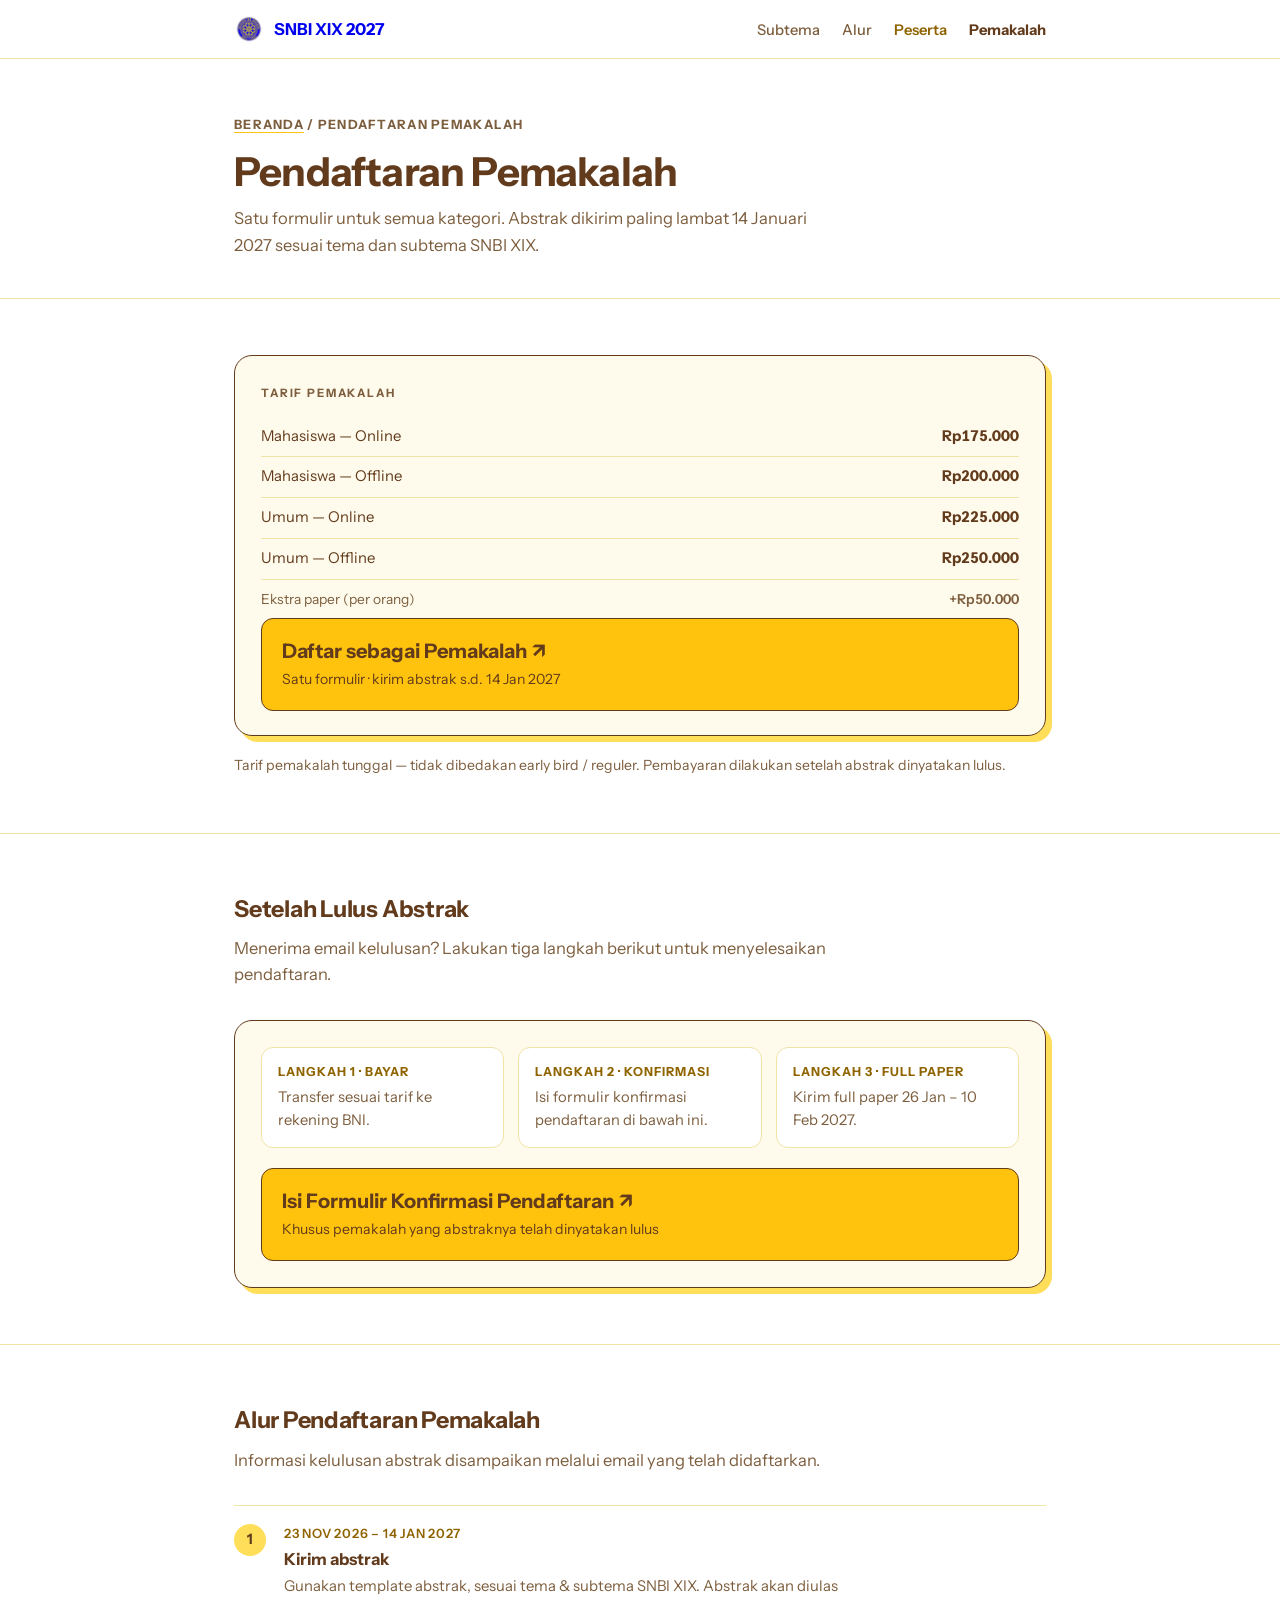
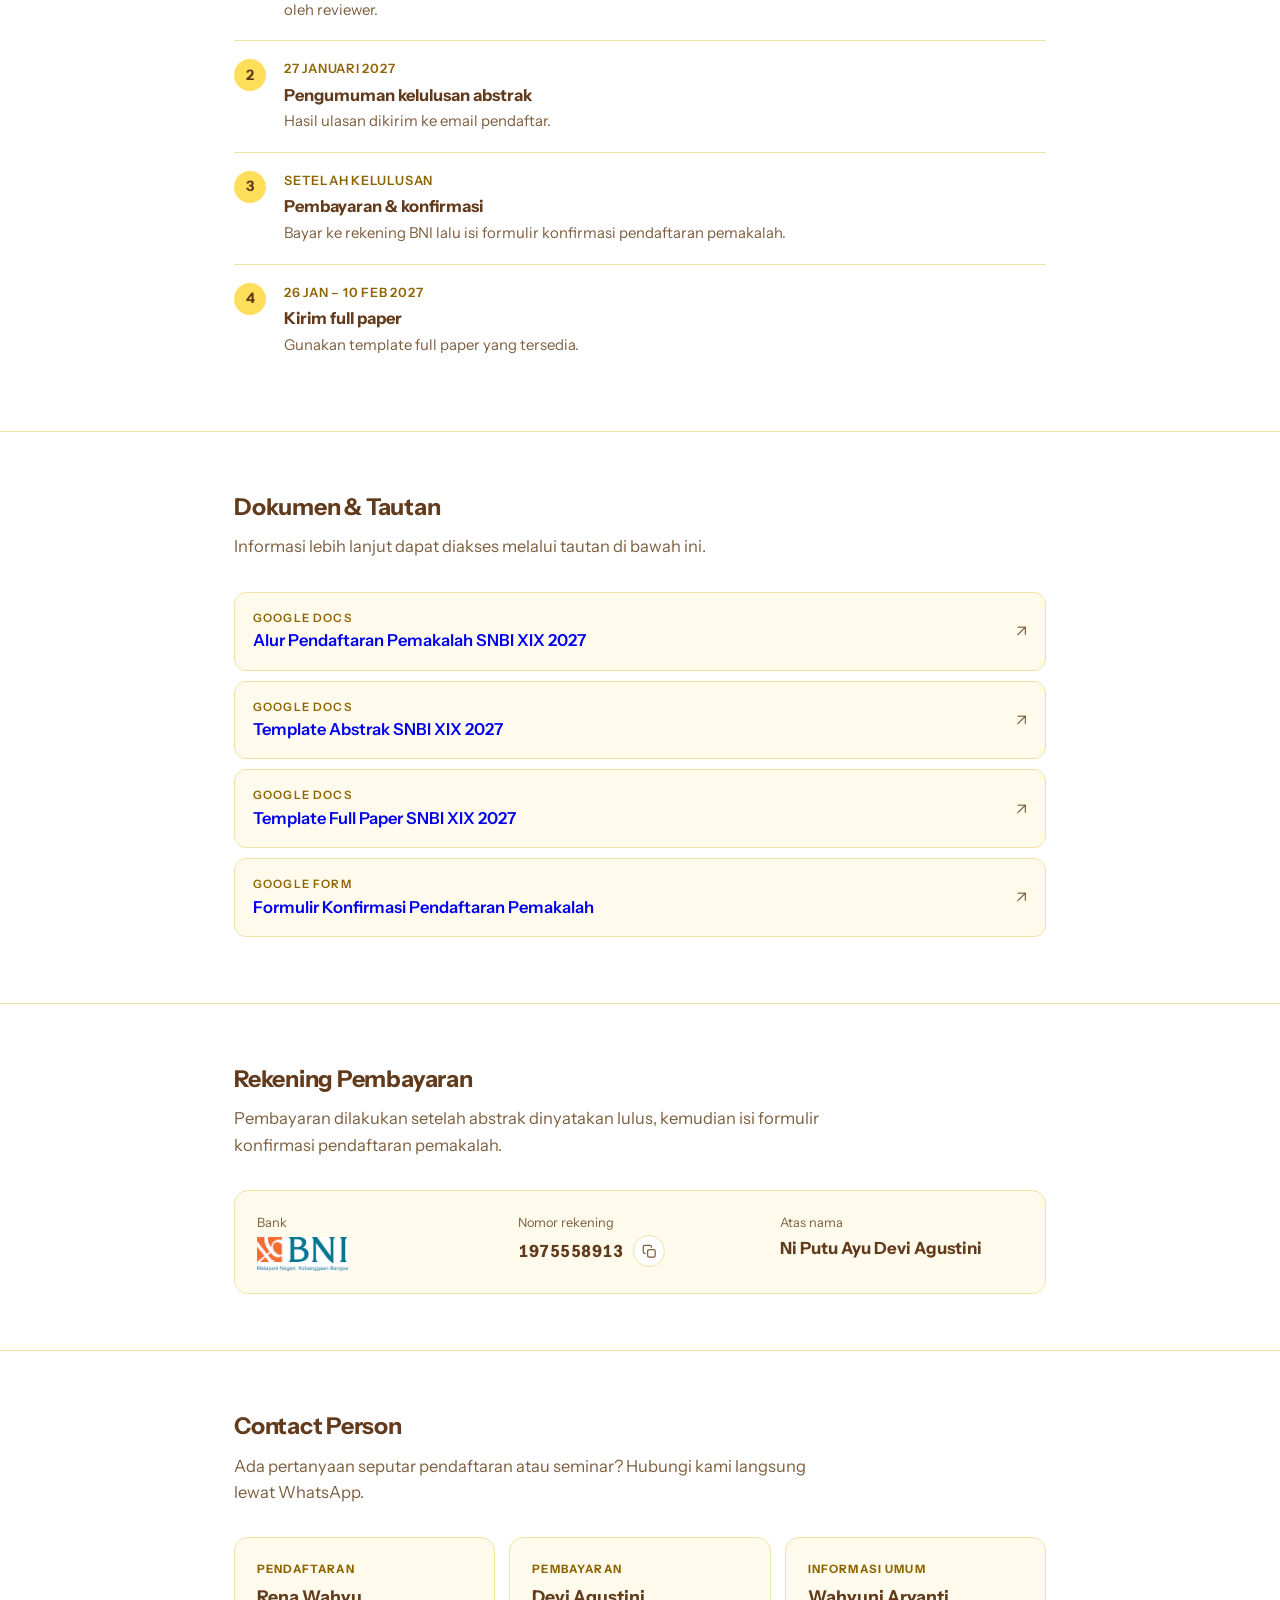
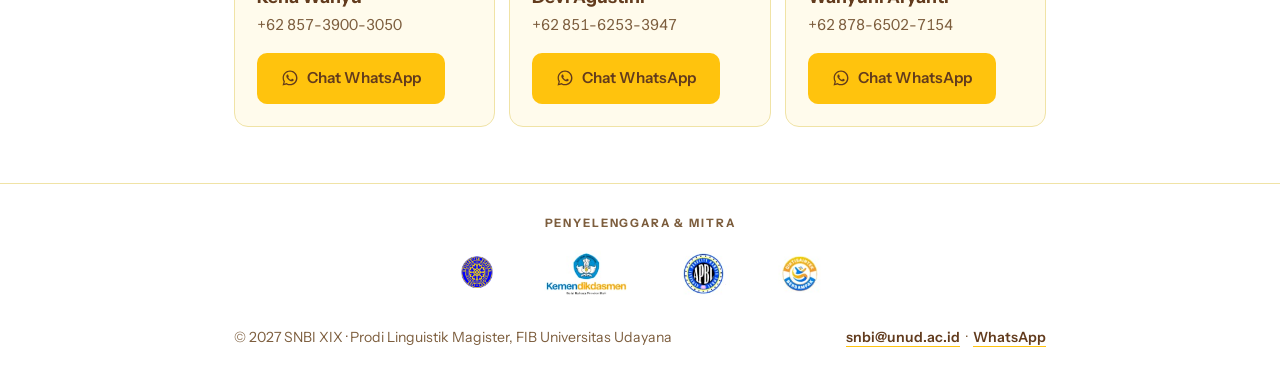
==== pemakalah.html @ 907a1b23 "ux: pindahkan panel 'Setelah Lulus Abstrak' ke bawah section pendaftaran pemakalah Co-Authored-By: C" ====
<!doctype html>
<html lang="id">
  <head>
    <meta charset="UTF-8" />
    <meta name="viewport" content="width=device-width, initial-scale=1.0" />
    <meta
      name="description"
      content="Pendaftaran pemakalah SNBI XIX 2027 — kirim abstrak s.d. 14 Jan 2027. Tarif, alur pendaftaran, dan template dokumen."
    />
    <title>Pendaftaran Pemakalah — SNBI XIX 2027</title>
    <link rel="icon" type="image/png" href="favicon.png" />
    <link rel="preconnect" href="https://fonts.googleapis.com" />
    <link rel="preconnect" href="https://fonts.gstatic.com" crossorigin />
    <link
      href="https://fonts.googleapis.com/css2?family=Instrument+Sans:wght@400;500;600;700&display=swap"
      rel="stylesheet"
    />
    <link rel="stylesheet" href="styles.css" />
    <script src="site.js" defer></script>
  </head>
  <body>
    <nav class="nav">
      <div class="nav-inner">
        <a class="brand" href="index.html">
          <img src="favicon.png" alt="Lambang Universitas Udayana" />
          SNBI XIX 2027
        </a>
        <ul class="nav-links">
          <li class="hide-mobile"><a href="index.html#subtema">Subtema</a></li>
          <li class="hide-mobile"><a href="#alur">Alur</a></li>
          <li><a class="nav-cta" href="peserta.html">Peserta</a></li>
          <li><a class="nav-cta" href="pemakalah.html" aria-current="page">Pemakalah</a></li>
        </ul>
      </div>
    </nav>

    <header class="page-hero">
      <div class="wrap">
        <p class="crumbs"><a href="index.html">Beranda</a> / Pendaftaran Pemakalah</p>
        <h1>Pendaftaran Pemakalah</h1>
        <p>
          Satu formulir untuk semua kategori. Abstrak dikirim paling lambat
          14 Januari 2027 sesuai tema dan subtema SNBI XIX.
        </p>
      </div>
    </header>

    <section class="section" id="daftar">
      <div class="wrap">
        <div class="ticket single">
          <div class="stub stub-pemakalah">
            <span class="tag">Tarif Pemakalah</span>
            <ul class="p-list">
              <li>Mahasiswa — Online <span>Rp175.000</span></li>
              <li>Mahasiswa — Offline <span>Rp200.000</span></li>
              <li>Umum — Online <span>Rp225.000</span></li>
              <li>Umum — Offline <span>Rp250.000</span></li>
              <li class="extra">Ekstra paper (per orang) <span>+Rp50.000</span></li>
            </ul>
            <a class="t-big" data-link="pemakalah">
              <strong>Daftar sebagai Pemakalah ↗</strong>
              <span>Satu formulir · kirim abstrak s.d. 14 Jan 2027</span>
            </a>
          </div>
        </div>
        <p class="register-note">
          Tarif pemakalah tunggal — tidak dibedakan early bird / reguler.
          Pembayaran dilakukan setelah abstrak dinyatakan lulus.
        </p>
      </div>
    </section>

    <section class="section" id="konfirmasi">
      <div class="wrap">
        <h2>Setelah Lulus Abstrak</h2>
        <p class="section-intro">
          Menerima email kelulusan? Lakukan tiga langkah berikut untuk
          menyelesaikan pendaftaran.
        </p>
        <div class="lulus-card">
          <ol class="lulus-steps">
            <li>
              <strong>Langkah 1 · Bayar</strong>
              <span>Transfer sesuai tarif ke rekening BNI.</span>
            </li>
            <li>
              <strong>Langkah 2 · Konfirmasi</strong>
              <span>Isi formulir konfirmasi pendaftaran di bawah ini.</span>
            </li>
            <li>
              <strong>Langkah 3 · Full paper</strong>
              <span>Kirim full paper 26 Jan – 10 Feb 2027.</span>
            </li>
          </ol>
          <a class="t-big" data-link="konfirmasiPendaftaran">
            <strong>Isi Formulir Konfirmasi Pendaftaran ↗</strong>
            <span>Khusus pemakalah yang abstraknya telah dinyatakan lulus</span>
          </a>
        </div>
      </div>
    </section>

    <section class="section" id="alur">
      <div class="wrap">
        <h2>Alur Pendaftaran Pemakalah</h2>
        <p class="section-intro">
          Informasi kelulusan abstrak disampaikan melalui email yang telah
          didaftarkan.
        </p>
        <ol class="steps">
          <li>
            <div>
              <time>23 Nov 2026 – 14 Jan 2027</time>
              <strong>Kirim abstrak</strong>
              <p>
                Gunakan template abstrak, sesuai tema &amp; subtema SNBI
                XIX. Abstrak akan diulas oleh reviewer.
              </p>
            </div>
          </li>
          <li>
            <div>
              <time>27 Januari 2027</time>
              <strong>Pengumuman kelulusan abstrak</strong>
              <p>Hasil ulasan dikirim ke email pendaftar.</p>
            </div>
          </li>
          <li>
            <div>
              <time>Setelah kelulusan</time>
              <strong>Pembayaran &amp; konfirmasi</strong>
              <p>
                Bayar ke rekening BNI lalu isi formulir konfirmasi
                pendaftaran pemakalah.
              </p>
            </div>
          </li>
          <li>
            <div>
              <time>26 Jan – 10 Feb 2027</time>
              <strong>Kirim full paper</strong>
              <p>Gunakan template full paper yang tersedia.</p>
            </div>
          </li>
        </ol>
      </div>
    </section>

    <section class="section" id="dokumen">
      <div class="wrap">
        <h2>Dokumen &amp; Tautan</h2>
        <p class="section-intro">
          Informasi lebih lanjut dapat diakses melalui tautan di bawah ini.
        </p>
        <ul class="doc-list">
          <li>
            <a data-link="alurPemakalah">
              <span><span class="tag">Google Docs</span><strong>Alur Pendaftaran Pemakalah SNBI XIX 2027</strong></span>
              <span class="arrow">↗</span>
            </a>
          </li>
          <li>
            <a data-link="templateAbstrak">
              <span><span class="tag">Google Docs</span><strong>Template Abstrak SNBI XIX 2027</strong></span>
              <span class="arrow">↗</span>
            </a>
          </li>
          <li>
            <a data-link="templateFullPaper">
              <span><span class="tag">Google Docs</span><strong>Template Full Paper SNBI XIX 2027</strong></span>
              <span class="arrow">↗</span>
            </a>
          </li>
          <li>
            <a data-link="konfirmasiPendaftaran">
              <span><span class="tag">Google Form</span><strong>Formulir Konfirmasi Pendaftaran Pemakalah</strong></span>
              <span class="arrow">↗</span>
            </a>
          </li>
        </ul>
      </div>
    </section>

    <section class="section" id="pembayaran">
      <div class="wrap">
        <h2>Rekening Pembayaran</h2>
        <p class="section-intro">
          Pembayaran dilakukan setelah abstrak dinyatakan lulus, kemudian
          isi formulir konfirmasi pendaftaran pemakalah.
        </p>
        <dl class="pay-card">
          <div>
            <dt>Bank</dt>
            <dd>
              <img
                class="bank-logo"
                src="logo-bni.png"
                alt="Logo Bank BNI"
                height="34"
              />
            </dd>
          </div>
          <div>
            <dt>Nomor rekening</dt>
            <dd class="copy-line">
              <span class="acc">1975558913</span>
              <button
                class="btn-copy"
                type="button"
                data-copy="1975558913"
                aria-label="Salin nomor rekening"
                title="Salin nomor rekening"
              >
                <svg
                  class="ic-copy"
                  width="15"
                  height="15"
                  viewBox="0 0 24 24"
                  fill="none"
                  stroke="currentColor"
                  stroke-width="2"
                  stroke-linecap="round"
                  stroke-linejoin="round"
                  aria-hidden="true"
                >
                  <rect x="9" y="9" width="12" height="12" rx="2.5" />
                  <path d="M5 15H4.5A2.5 2.5 0 0 1 2 12.5v-8A2.5 2.5 0 0 1 4.5 2h8A2.5 2.5 0 0 1 15 4.5V5" />
                </svg>
                <svg
                  class="ic-check"
                  width="15"
                  height="15"
                  viewBox="0 0 24 24"
                  fill="none"
                  stroke="currentColor"
                  stroke-width="2.5"
                  stroke-linecap="round"
                  stroke-linejoin="round"
                  aria-hidden="true"
                >
                  <path d="M4.5 12.5l5 5 10-11" />
                </svg>
              </button>
            </dd>
          </div>
          <div>
            <dt>Atas nama</dt>
            <dd>Ni Putu Ayu Devi Agustini</dd>
          </div>
        </dl>
      </div>
    </section>

    <section class="section" id="kontak">
      <div class="wrap">
        <h2>Contact Person</h2>
        <p class="section-intro">
          Ada pertanyaan seputar pendaftaran atau seminar? Hubungi kami
          langsung lewat WhatsApp.
        </p>
        <div class="contact-grid">
          <div class="contact-card">
            <div class="who">
              <span class="role">Pendaftaran</span>
              <strong>Rena Wahyu</strong>
              <span>+62 857-3900-3050</span>
            </div>
            <a class="btn-wa" data-link="waRena" aria-label="Chat WhatsApp Rena Wahyu (Pendaftaran)">
              <svg width="18" height="18" viewBox="0 0 24 24" fill="currentColor" aria-hidden="true">
                <path d="M12.04 2c-5.46 0-9.9 4.44-9.9 9.9 0 1.75.46 3.45 1.32 4.95L2 22l5.3-1.39c1.45.79 3.08 1.21 4.74 1.21 5.46 0 9.9-4.44 9.9-9.9S17.5 2 12.04 2Zm0 18.02c-1.48 0-2.94-.4-4.2-1.15l-.3-.18-3.12.82.83-3.04-.2-.31a8.06 8.06 0 0 1-1.24-4.26c0-4.47 3.64-8.1 8.12-8.1 4.47 0 8.1 3.63 8.1 8.1 0 4.48-3.63 8.12-8.1 8.12Zm4.46-6.08c-.24-.12-1.44-.71-1.66-.79-.22-.08-.39-.12-.55.12-.16.24-.63.79-.77.95-.14.16-.28.18-.52.06-.24-.12-1.03-.38-1.96-1.21-.72-.64-1.21-1.44-1.35-1.68-.14-.24-.02-.37.11-.5.11-.11.24-.28.36-.42.12-.14.16-.24.24-.4.08-.16.04-.3-.02-.42-.06-.12-.55-1.32-.75-1.81-.2-.47-.4-.41-.55-.41h-.47c-.16 0-.42.06-.64.3-.22.24-.84.82-.84 2s.86 2.32.98 2.48c.12.16 1.7 2.6 4.12 3.64.58.25 1.02.4 1.37.51.58.18 1.1.16 1.51.1.46-.07 1.44-.59 1.64-1.16.2-.57.2-1.05.14-1.16-.06-.1-.22-.16-.46-.28Z"/>
              </svg>
              Chat WhatsApp
            </a>
          </div>
          <div class="contact-card">
            <div class="who">
              <span class="role">Pembayaran</span>
              <strong>Devi Agustini</strong>
              <span>+62 851-6253-3947</span>
            </div>
            <a class="btn-wa" data-link="waDewi" aria-label="Chat WhatsApp Devi Agustini (Pembayaran)">
              <svg width="18" height="18" viewBox="0 0 24 24" fill="currentColor" aria-hidden="true">
                <path d="M12.04 2c-5.46 0-9.9 4.44-9.9 9.9 0 1.75.46 3.45 1.32 4.95L2 22l5.3-1.39c1.45.79 3.08 1.21 4.74 1.21 5.46 0 9.9-4.44 9.9-9.9S17.5 2 12.04 2Zm0 18.02c-1.48 0-2.94-.4-4.2-1.15l-.3-.18-3.12.82.83-3.04-.2-.31a8.06 8.06 0 0 1-1.24-4.26c0-4.47 3.64-8.1 8.12-8.1 4.47 0 8.1 3.63 8.1 8.1 0 4.48-3.63 8.12-8.1 8.12Zm4.46-6.08c-.24-.12-1.44-.71-1.66-.79-.22-.08-.39-.12-.55.12-.16.24-.63.79-.77.95-.14.16-.28.18-.52.06-.24-.12-1.03-.38-1.96-1.21-.72-.64-1.21-1.44-1.35-1.68-.14-.24-.02-.37.11-.5.11-.11.24-.28.36-.42.12-.14.16-.24.24-.4.08-.16.04-.3-.02-.42-.06-.12-.55-1.32-.75-1.81-.2-.47-.4-.41-.55-.41h-.47c-.16 0-.42.06-.64.3-.22.24-.84.82-.84 2s.86 2.32.98 2.48c.12.16 1.7 2.6 4.12 3.64.58.25 1.02.4 1.37.51.58.18 1.1.16 1.51.1.46-.07 1.44-.59 1.64-1.16.2-.57.2-1.05.14-1.16-.06-.1-.22-.16-.46-.28Z"/>
              </svg>
              Chat WhatsApp
            </a>
          </div>
          <div class="contact-card">
            <div class="who">
              <span class="role">Informasi Umum</span>
              <strong>Wahyuni Aryanti</strong>
              <span>+62 878-6502-7154</span>
            </div>
            <a class="btn-wa" data-link="waWahyuni" aria-label="Chat WhatsApp Wahyuni Aryanti (Informasi Umum)">
              <svg width="18" height="18" viewBox="0 0 24 24" fill="currentColor" aria-hidden="true">
                <path d="M12.04 2c-5.46 0-9.9 4.44-9.9 9.9 0 1.75.46 3.45 1.32 4.95L2 22l5.3-1.39c1.45.79 3.08 1.21 4.74 1.21 5.46 0 9.9-4.44 9.9-9.9S17.5 2 12.04 2Zm0 18.02c-1.48 0-2.94-.4-4.2-1.15l-.3-.18-3.12.82.83-3.04-.2-.31a8.06 8.06 0 0 1-1.24-4.26c0-4.47 3.64-8.1 8.12-8.1 4.47 0 8.1 3.63 8.1 8.1 0 4.48-3.63 8.12-8.1 8.12Zm4.46-6.08c-.24-.12-1.44-.71-1.66-.79-.22-.08-.39-.12-.55.12-.16.24-.63.79-.77.95-.14.16-.28.18-.52.06-.24-.12-1.03-.38-1.96-1.21-.72-.64-1.21-1.44-1.35-1.68-.14-.24-.02-.37.11-.5.11-.11.24-.28.36-.42.12-.14.16-.24.24-.4.08-.16.04-.3-.02-.42-.06-.12-.55-1.32-.75-1.81-.2-.47-.4-.41-.55-.41h-.47c-.16 0-.42.06-.64.3-.22.24-.84.82-.84 2s.86 2.32.98 2.48c.12.16 1.7 2.6 4.12 3.64.58.25 1.02.4 1.37.51.58.18 1.1.16 1.51.1.46-.07 1.44-.59 1.64-1.16.2-.57.2-1.05.14-1.16-.06-.1-.22-.16-.46-.28Z"/>
              </svg>
              Chat WhatsApp
            </a>
          </div>
        </div>
      </div>
    </section>

    <footer>
      <div class="wrap">
        <p class="logo-label">Penyelenggara &amp; Mitra</p>
        <div class="logo-row">
          <img src="logo_unud.png" alt="Logo Universitas Udayana" />
          <img
            src="logo-kemendikdasmen.png"
            alt="Logo Kementerian Pendidikan Dasar dan Menengah"
          />
          <img
            src="logo-apbl.png"
            alt="Logo Asosiasi Peneliti Bahasa Lokal"
          />
          <img
            src="logo-berdampak.png"
            alt="Logo Diktisaintek Berdampak"
          />
        </div>
        <div class="footer-inner">
          <span
            >&copy; 2027 SNBI XIX · Prodi Linguistik Magister, FIB Universitas
            Udayana</span
          >
          <span>
            <a data-link="email">snbi@unud.ac.id</a> &nbsp;·&nbsp;
            <a data-link="wa">WhatsApp</a>
          </span>
        </div>
      </div>
    </footer>
  </body>
</html>
---- styles.css ----
:root {
  --bg: #ffffff;
  --surface: #fffbec;
  --ink: #623b1d;
  --muted: #7d5e3e;
  --accent: #ffc30d;
  --accent-bright: #ffde59;
  --accent-soft: #ffeea9;
  --ochre: #8f6400;
  --line: #f0e3a6;
}

::selection {
  background: var(--accent-bright);
  color: var(--ink);
}

* {
  margin: 0;
  padding: 0;
  box-sizing: border-box;
}

body {
  font-family: "Instrument Sans", "Helvetica Neue", Arial, sans-serif;
  background: var(--bg);
  color: var(--ink);
  font-size: 16.5px;
  line-height: 1.6;
  -webkit-font-smoothing: antialiased;
}

.wrap {
  max-width: 860px;
  margin: 0 auto;
  padding: 0 24px;
}

:is(a, button):focus-visible {
  outline: 2px solid var(--ochre);
  outline-offset: 3px;
  border-radius: 4px;
}

h2 {
  font-size: 1.45rem;
  font-weight: 700;
  letter-spacing: -0.01em;
  margin-bottom: 8px;
}

.section {
  padding: 56px 0;
  border-top: 1px solid var(--line);
}

/* agar judul tidak tertutup nav saat lompat ke anker */
section[id] {
  scroll-margin-top: 76px;
}

.section-intro {
  color: var(--muted);
  max-width: 54ch;
  margin-bottom: 32px;
}

/* ---------- Nav ---------- */
.nav {
  position: sticky;
  top: 0;
  z-index: 40;
  background: rgba(255, 255, 255, 0.92);
  backdrop-filter: blur(8px);
  border-bottom: 1px solid var(--line);
}

.nav-inner {
  display: flex;
  align-items: center;
  justify-content: space-between;
  gap: 16px;
  padding: 14px 24px;
  max-width: 860px;
  margin: 0 auto;
}

.brand {
  display: flex;
  align-items: center;
  gap: 10px;
  text-decoration: none;
  font-weight: 700;
}

.brand img {
  width: 30px;
  height: 30px;
  border-radius: 50%;
}

.nav-links {
  display: flex;
  align-items: center;
  gap: 22px;
  list-style: none;
}

.nav-links a {
  text-decoration: none;
  font-size: 0.92rem;
  font-weight: 500;
  color: var(--muted);
  transition: color 0.15s;
}

.nav-links a:hover {
  color: var(--ink);
}

.nav-links .nav-cta {
  color: var(--ochre);
  font-weight: 600;
}

/* ---------- Hero ---------- */
.hero {
  padding: 72px 0 56px;
}

.badge {
  display: inline-block;
  font-size: 0.78rem;
  font-weight: 600;
  letter-spacing: 0.08em;
  text-transform: uppercase;
  color: var(--ink);
  background: var(--accent-bright);
  border-radius: 999px;
  padding: 6px 14px;
  margin-bottom: 22px;
}

.hero h1 {
  font-size: clamp(1.9rem, 5vw, 3rem);
  font-weight: 700;
  line-height: 1.15;
  letter-spacing: -0.02em;
  margin-bottom: 14px;
}

.hero .hero-sub {
  font-size: clamp(1.05rem, 2.4vw, 1.3rem);
  font-weight: 600;
  line-height: 1.4;
  color: var(--ink);
  max-width: 34ch;
  margin-bottom: 16px;
}

.hero p {
  color: var(--muted);
  max-width: 52ch;
  margin-bottom: 28px;
}

.actions {
  display: flex;
  flex-wrap: wrap;
  gap: 12px;
}

.btn {
  display: inline-block;
  font-weight: 600;
  font-size: 0.95rem;
  text-decoration: none;
  padding: 13px 24px;
  border-radius: 10px;
  transition: background 0.15s, color 0.15s, border-color 0.15s;
}

.btn-primary {
  background: var(--accent);
  color: var(--ink);
}

.btn-primary:hover {
  background: var(--ink);
  color: var(--bg);
}

.btn-ghost {
  border: 1.5px solid var(--line);
  color: var(--ink);
  background: var(--surface);
}

.btn-ghost:hover {
  border-color: var(--accent);
  color: var(--ochre);
}

.dates {
  display: flex;
  flex-wrap: wrap;
  gap: 10px 32px;
  margin-top: 34px;
  padding-top: 22px;
  border-top: 1px solid var(--line);
}

.dates div {
  font-size: 0.9rem;
}

.dates dt {
  color: var(--muted);
  font-weight: 500;
}

.dates dd {
  font-weight: 600;
}

/* ---------- Subtema ---------- */
.chips {
  display: flex;
  flex-wrap: wrap;
  gap: 10px;
}

.chip {
  background: var(--surface);
  border: 1px solid var(--line);
  border-radius: 999px;
  padding: 9px 18px;
  font-weight: 500;
  font-size: 0.95rem;
  transition: border-color 0.15s, background 0.15s,
    transform 0.16s ease, box-shadow 0.16s ease;
  -webkit-tap-highlight-color: transparent;
}

.chip:hover {
  border-color: var(--accent);
  background: var(--accent-soft);
  transform: translateY(-2px);
  box-shadow: 3px 3px 0 var(--accent-bright);
}

.chip:active {
  transform: translateY(0) scale(0.97);
  box-shadow: none;
}

/* ---------- Daftar: tarif pemakalah ---------- */
.p-list {
  list-style: none;
  font-size: 0.93rem;
}

.p-list li {
  display: flex;
  align-items: baseline;
  justify-content: space-between;
  gap: 12px;
  padding: 8px 0;
  border-top: 1px solid var(--line);
}

.p-list li:first-child {
  border-top: 0;
}

.p-list span {
  font-weight: 700;
  font-variant-numeric: tabular-nums;
  white-space: nowrap;
}

.p-list .extra {
  color: var(--muted);
  font-size: 0.86rem;
}

.p-list .extra span {
  font-weight: 600;
}

/* ---------- Alur ---------- */
.steps {
  list-style: none;
  counter-reset: step;
}

.steps li {
  counter-increment: step;
  display: flex;
  gap: 18px;
  padding: 18px 0;
  border-top: 1px solid var(--line);
}

.steps li::before {
  content: counter(step);
  flex: none;
  width: 32px;
  height: 32px;
  border-radius: 50%;
  background: var(--accent-bright);
  color: var(--ink);
  font-weight: 700;
  font-size: 0.9rem;
  display: inline-flex;
  align-items: center;
  justify-content: center;
}

.steps time {
  color: var(--ochre);
  display: block;
  font-size: 0.8rem;
  font-weight: 600;
  letter-spacing: 0.06em;
  text-transform: uppercase;
}

.steps strong {
  display: block;
  margin: 2px 0;
}

.steps p {
  color: var(--muted);
  font-size: 0.93rem;
  max-width: 56ch;
}

/* ---------- Dokumen ---------- */
.doc-list {
  list-style: none;
}

.doc-list a {
  display: flex;
  align-items: center;
  justify-content: space-between;
  gap: 16px;
  padding: 16px 18px;
  border: 1px solid var(--line);
  border-radius: 12px;
  background: var(--surface);
  text-decoration: none;
  margin-bottom: 10px;
  transition: border-color 0.15s, transform 0.16s ease,
    box-shadow 0.16s ease;
}

.doc-list a:hover {
  border-color: var(--accent);
  transform: translateY(-1px);
  box-shadow: 3px 3px 0 var(--accent-soft);
}

.doc-list .tag {
  font-size: 0.72rem;
  font-weight: 600;
  letter-spacing: 0.1em;
  text-transform: uppercase;
  color: var(--ochre);
  display: block;
}

.doc-list strong {
  font-weight: 600;
}

.doc-list .arrow {
  color: var(--muted);
  flex: none;
}

/* ---------- Pembayaran ---------- */
.pay-card {
  background: var(--surface);
  border: 1px solid var(--line);
  border-radius: 14px;
  padding: 22px;
  display: grid;
  grid-template-columns: repeat(auto-fit, minmax(160px, 1fr));
  gap: 18px;
}

.pay-card dt {
  font-size: 0.8rem;
  color: var(--muted);
  margin-bottom: 2px;
}

.pay-card dd {
  font-weight: 700;
  font-size: 1.05rem;
}

.bank-logo {
  display: block;
  height: 34px;
  width: auto;
  margin-top: 4px;
}

.copy-line {
  display: flex;
  align-items: center;
  gap: 10px;
  flex-wrap: wrap;
}

.copy-line .acc {
  font-variant-numeric: tabular-nums;
  letter-spacing: 0.03em;
}

.btn-copy {
  display: inline-flex;
  align-items: center;
  justify-content: center;
  width: 32px;
  height: 32px;
  border: 1.5px solid var(--line);
  background: var(--bg);
  color: var(--muted);
  border-radius: 50%;
  padding: 0;
  cursor: pointer;
  transition: border-color 0.15s, color 0.15s, background 0.15s,
    transform 0.16s ease;
  -webkit-tap-highlight-color: transparent;
}

.btn-copy:hover {
  border-color: var(--accent);
  color: var(--ochre);
}

.btn-copy:active {
  transform: scale(0.92);
}

.btn-copy .ic-check {
  display: none;
}

.btn-copy.copied {
  border-color: var(--accent);
  color: var(--ochre);
  background: var(--accent-soft);
}

.btn-copy.copied .ic-copy {
  display: none;
}

.btn-copy.copied .ic-check {
  display: block;
}

/* ---------- Daftar: tiket ---------- */
.ticket {
  position: relative;
  display: grid;
  grid-template-columns: 1.25fr 1fr;
  background: var(--surface);
  border: 1.5px solid var(--ink);
  border-radius: 18px;
  overflow: hidden;
  box-shadow: 6px 6px 0 var(--accent-bright);
}

.stub {
  padding: 28px 26px 24px;
  min-width: 0;
}

.stub .tag {
  display: block;
  font-size: 0.72rem;
  font-weight: 700;
  letter-spacing: 0.16em;
  text-transform: uppercase;
  color: var(--muted);
  margin-bottom: 14px;
}

/* garis sobekan di tengah + lubang punch */
.ticket::before {
  content: "";
  position: absolute;
  top: 0;
  bottom: 0;
  left: calc(100% - (100% / 2.25));
  border-left: 2px dashed var(--line);
}

.ticket::after {
  content: "";
  position: absolute;
  left: calc(100% - (100% / 2.25) - 11px);
  top: -11px;
  width: 22px;
  height: 22px;
  border-radius: 50%;
  background: var(--bg);
  border: 1.5px solid var(--ink);
}

.ticket .notch-bottom {
  position: absolute;
  left: calc(100% - (100% / 2.25) - 11px);
  bottom: -11px;
  width: 22px;
  height: 22px;
  border-radius: 50%;
  background: var(--bg);
  border: 1.5px solid var(--ink);
}

.t-row {
  display: flex;
  align-items: center;
  gap: 14px;
  text-decoration: none;
  background: var(--accent-soft);
  border: 1.5px solid transparent;
  padding: 12px 16px;
  border-radius: 12px;
  min-height: 52px;
  transition: background 0.16s ease, border-color 0.16s ease,
    color 0.16s ease;
  -webkit-tap-highlight-color: transparent;
}

.t-row + .t-row {
  margin-top: 10px;
}

.t-row strong {
  font-weight: 600;
  font-size: 0.98rem;
  flex: 1;
  min-width: 0;
}

.t-row .arrow {
  flex: none;
  width: 30px;
  height: 30px;
  border-radius: 50%;
  background: var(--surface);
  color: var(--ochre);
  display: inline-flex;
  align-items: center;
  justify-content: center;
  font-size: 0.9rem;
  transition: background 0.16s, color 0.16s, transform 0.16s;
}

.t-row:hover {
  background: var(--accent);
  color: var(--ink);
}

.t-row:hover .arrow {
  background: rgba(98, 59, 29, 0.14);
  color: var(--ink);
  transform: translateX(3px);
}

/* umpan balik sentuh di mobile */
.t-row:active {
  background: var(--accent);
  color: var(--ink);
  border-color: var(--ink);
  transform: scale(0.98);
}

.t-row:active .arrow {
  background: rgba(98, 59, 29, 0.14);
  color: var(--ink);
}

.t-row .t-price {
  text-align: right;
  font-variant-numeric: tabular-nums;
  white-space: nowrap;
  font-size: 0.95rem;
}

.t-price .p-label {
  font-size: 0.66rem;
  font-weight: 700;
  letter-spacing: 0.09em;
  text-transform: uppercase;
  margin-right: 6px;
}

.t-price .t-eb {
  display: block;
  font-weight: 700;
}

.t-price .t-eb .p-label {
  color: var(--ochre);
}

.t-price .t-reg {
  display: block;
  margin-top: 1px;
  font-size: 0.8rem;
  font-weight: 500;
  color: var(--muted);
}

.t-price .t-reg .p-label {
  font-weight: 600;
  color: var(--muted);
}

.t-price .t-reg s {
  text-decoration-thickness: 1.5px;
}

/* saat baris di-hover (latar amber), semua teks pakai warna solid
   yang kontras — tanpa opasitas agar tetap mudah dibaca */
.t-row:hover .t-reg,
.t-row:hover .t-reg .p-label {
  color: var(--muted);
}

.t-row:hover .t-eb .p-label {
  color: var(--ink);
}

/* sisi pemakalah */
.stub-pemakalah {
  display: flex;
  flex-direction: column;
}

.t-big {
  display: block;
  text-decoration: none;
  margin-top: auto;
  padding: 20px;
  border: 1.5px solid var(--ink);
  border-radius: 12px;
  background: var(--accent);
  color: var(--ink);
  transition: background 0.16s ease, color 0.16s ease,
    transform 0.16s ease;
}

.t-big:hover {
  background: var(--ink);
  color: var(--bg);
  transform: translateY(-2px);
}

.t-big strong {
  display: block;
  font-size: 1.25rem;
  font-weight: 700;
  line-height: 1.25;
}

.t-big span {
  display: block;
  font-size: 0.88rem;
  margin-top: 4px;
}

.register-note {
  font-size: 0.88rem;
  color: var(--muted);
  margin-top: 18px;
}

@media (max-width: 720px) {
  .ticket {
    grid-template-columns: 1fr;
  }

  .ticket::before,
  .ticket::after,
  .ticket .notch-bottom {
    display: none;
  }

  .stub-pemakalah {
    border-top: 2px dashed var(--line);
  }

  .t-big {
    margin-top: 20px;
  }
}

/* ---------- Kontak ---------- */
.contact-grid {
  display: grid;
  grid-template-columns: repeat(auto-fit, minmax(250px, 1fr));
  gap: 14px;
}

.contact-card {
  background: var(--surface);
  border: 1px solid var(--line);
  border-radius: 14px;
  padding: 22px;
  display: flex;
  flex-direction: column;
  align-items: flex-start;
  gap: 16px;
}

.contact-card .role {
  display: block;
  font-size: 0.72rem;
  font-weight: 700;
  letter-spacing: 0.1em;
  text-transform: uppercase;
  color: var(--ochre);
  margin-bottom: 4px;
}

.contact-card .who strong {
  display: block;
  font-size: 1.1rem;
  font-weight: 700;
}

.contact-card .who span:not(.role) {
  color: var(--muted);
  font-size: 0.95rem;
  font-variant-numeric: tabular-nums;
}

.btn-wa {
  display: inline-flex;
  align-items: center;
  gap: 8px;
  background: var(--accent);
  color: var(--ink);
  font-weight: 600;
  font-size: 0.95rem;
  text-decoration: none;
  padding: 13px 24px;
  border-radius: 10px;
  transition: background 0.15s, color 0.15s, transform 0.16s ease;
  -webkit-tap-highlight-color: transparent;
}

.btn-wa:hover {
  background: var(--ink);
  color: var(--bg);
}

.btn-wa:active {
  transform: scale(0.98);
}

.btn-wa svg {
  flex: none;
}

/* ---------- Footer ---------- */
footer {
  border-top: 1px solid var(--line);
  padding: 30px 0;
  font-size: 0.88rem;
  color: var(--muted);
}

.footer-inner {
  display: flex;
  flex-wrap: wrap;
  justify-content: space-between;
  gap: 12px;
}

.footer-inner a {
  color: var(--ink);
  font-weight: 600;
  text-decoration: none;
  border-bottom: 1.5px solid var(--accent);
}

.footer-inner a:hover {
  color: var(--ochre);
}

/* ---------- Responsif ---------- */
@media (max-width: 640px) {
  .nav-links li.hide-mobile {
    display: none;
  }

  .section {
    padding: 44px 0;
  }
}

/* ---------- Tiket satu kolom ---------- */
.ticket.single {
  grid-template-columns: 1fr;
}

.ticket.single::before,
.ticket.single::after,
.ticket.single .notch-bottom {
  display: none;
}

@media (max-width: 720px) {
  .ticket.single .stub-pemakalah {
    border-top: 0;
  }
}

/* ---------- Hero halaman sub ---------- */
.page-hero {
  padding: 56px 0 40px;
}

.page-hero .crumbs {
  font-size: 0.8rem;
  font-weight: 700;
  letter-spacing: 0.1em;
  text-transform: uppercase;
  color: var(--ochre);
  margin-bottom: 14px;
}

.page-hero .crumbs a {
  color: inherit;
  text-decoration: none;
  border-bottom: 1.5px solid var(--accent);
}

.page-hero .crumbs a:hover {
  color: var(--ink);
}

.page-hero h1 {
  font-size: clamp(1.7rem, 4vw, 2.5rem);
  font-weight: 700;
  letter-spacing: -0.02em;
  line-height: 1.15;
  margin-bottom: 10px;
}

.page-hero > .wrap > p {
  color: var(--muted);
  max-width: 54ch;
}

/* ---------- Pilihan peran (beranda) ---------- */
.choice-grid {
  display: grid;
  grid-template-columns: repeat(auto-fit, minmax(280px, 1fr));
  gap: 16px;
}

.choice {
  display: block;
  background: var(--surface);
  border: 1.5px solid var(--ink);
  border-radius: 18px;
  padding: 26px 24px 22px;
  text-decoration: none;
  box-shadow: 6px 6px 0 var(--accent-bright);
  transition: transform 0.16s ease, box-shadow 0.16s ease;
  -webkit-tap-highlight-color: transparent;
}

.choice:hover {
  transform: translateY(-3px);
  box-shadow: 8px 9px 0 var(--accent);
}

.choice .tag {
  display: block;
  font-size: 0.72rem;
  font-weight: 700;
  letter-spacing: 0.16em;
  text-transform: uppercase;
  color: var(--muted);
  margin-bottom: 10px;
}

.choice strong {
  display: block;
  font-size: 1.3rem;
  font-weight: 700;
  margin-bottom: 6px;
}

.choice p {
  color: var(--muted);
  font-size: 0.95rem;
  margin-bottom: 14px;
}

.choice .go {
  font-weight: 700;
  color: var(--ochre);
}

.choice:hover .go {
  color: var(--ink);
}

/* ---------- Nav: halaman aktif ---------- */
.nav-links a[aria-current="page"] {
  color: var(--ink);
  font-weight: 700;
}

/* ---------- Footer: strip logo ---------- */
.logo-label {
  text-align: center;
  font-size: 0.72rem;
  font-weight: 700;
  letter-spacing: 0.16em;
  text-transform: uppercase;
  color: var(--muted);
  margin-bottom: 18px;
}

.logo-row {
  display: flex;
  flex-wrap: wrap;
  align-items: center;
  justify-content: center;
  gap: clamp(24px, 5vw, 48px);
  margin-bottom: 28px;
}

.logo-row img {
  height: 48px;
  width: auto;
  display: block;
}

@media (max-width: 640px) {
  .logo-row img {
    height: 40px;
  }
}

/* doc-list yang mengikuti pay-card */
.doc-list.after-pay {
  margin-top: 18px;
}

/* ---------- Hero: dua kolom dengan poster ---------- */
.hero-grid {
  display: grid;
  grid-template-columns: 1.15fr 0.85fr;
  gap: 44px;
  align-items: center;
}

.poster-card {
  display: block;
  border: 1.5px solid var(--ink);
  border-radius: 14px;
  overflow: hidden;
  box-shadow: 8px 8px 0 var(--accent-bright);
  transition: transform 0.16s ease, box-shadow 0.16s ease;
  -webkit-tap-highlight-color: transparent;
}

.poster-card:hover {
  transform: translateY(-3px);
  box-shadow: 10px 11px 0 var(--accent);
}

.poster-card img {
  display: block;
  width: 100%;
  height: auto;
}

@media (max-width: 820px) {
  .hero-grid {
    grid-template-columns: 1fr;
    gap: 32px;
  }

  .poster-card {
    max-width: 420px;
  }
}

/* ---------- Responsif: baris tiket di layar kecil ----------
   Baris pertama: nama kategori + panah. Baris kedua: dua kolom
   harga sejajar — label kecil di atas, angka di bawah. */
@media (max-width: 520px) {
  .wrap {
    padding: 0 18px;
  }

  .stub {
    padding: 20px 16px 18px;
  }

  .t-row {
    flex-wrap: wrap;
    gap: 8px 12px;
    padding: 13px 14px;
    min-height: 0;
  }

  .t-row strong {
    flex: 1;
    min-width: 0;
    font-size: 1rem;
  }

  .t-row .arrow {
    width: 28px;
    height: 28px;
  }

  .t-row .t-price {
    flex-basis: 100%;
    display: flex;
    gap: 28px;
    text-align: left;
    font-size: 1rem;
  }

  .t-price .t-eb,
  .t-price .t-reg {
    display: flex;
    flex-direction: column;
    align-items: flex-start;
  }

  .t-price .p-label {
    margin-right: 0;
  }

  .t-price .t-reg {
    margin-top: 0;
    font-size: 0.9rem;
  }
}

/* ---------- Panel konfirmasi setelah lulus (pemakalah) ---------- */
.lulus-card {
  background: var(--surface);
  border: 1.5px solid var(--ink);
  border-radius: 18px;
  padding: 26px;
  box-shadow: 6px 6px 0 var(--accent-bright);
}

.lulus-steps {
  list-style: none;
  display: grid;
  grid-template-columns: repeat(auto-fit, minmax(180px, 1fr));
  gap: 14px;
  margin-bottom: 20px;
}

.lulus-steps li {
  background: var(--bg);
  border: 1px solid var(--line);
  border-radius: 12px;
  padding: 14px 16px;
  font-size: 0.92rem;
}

.lulus-steps strong {
  display: block;
  color: var(--ochre);
  font-size: 0.78rem;
  font-weight: 700;
  letter-spacing: 0.08em;
  text-transform: uppercase;
  margin-bottom: 4px;
}

.lulus-steps span {
  color: var(--muted);
}

@media (max-width: 520px) {
  .lulus-card {
    padding: 20px 16px;
  }
}
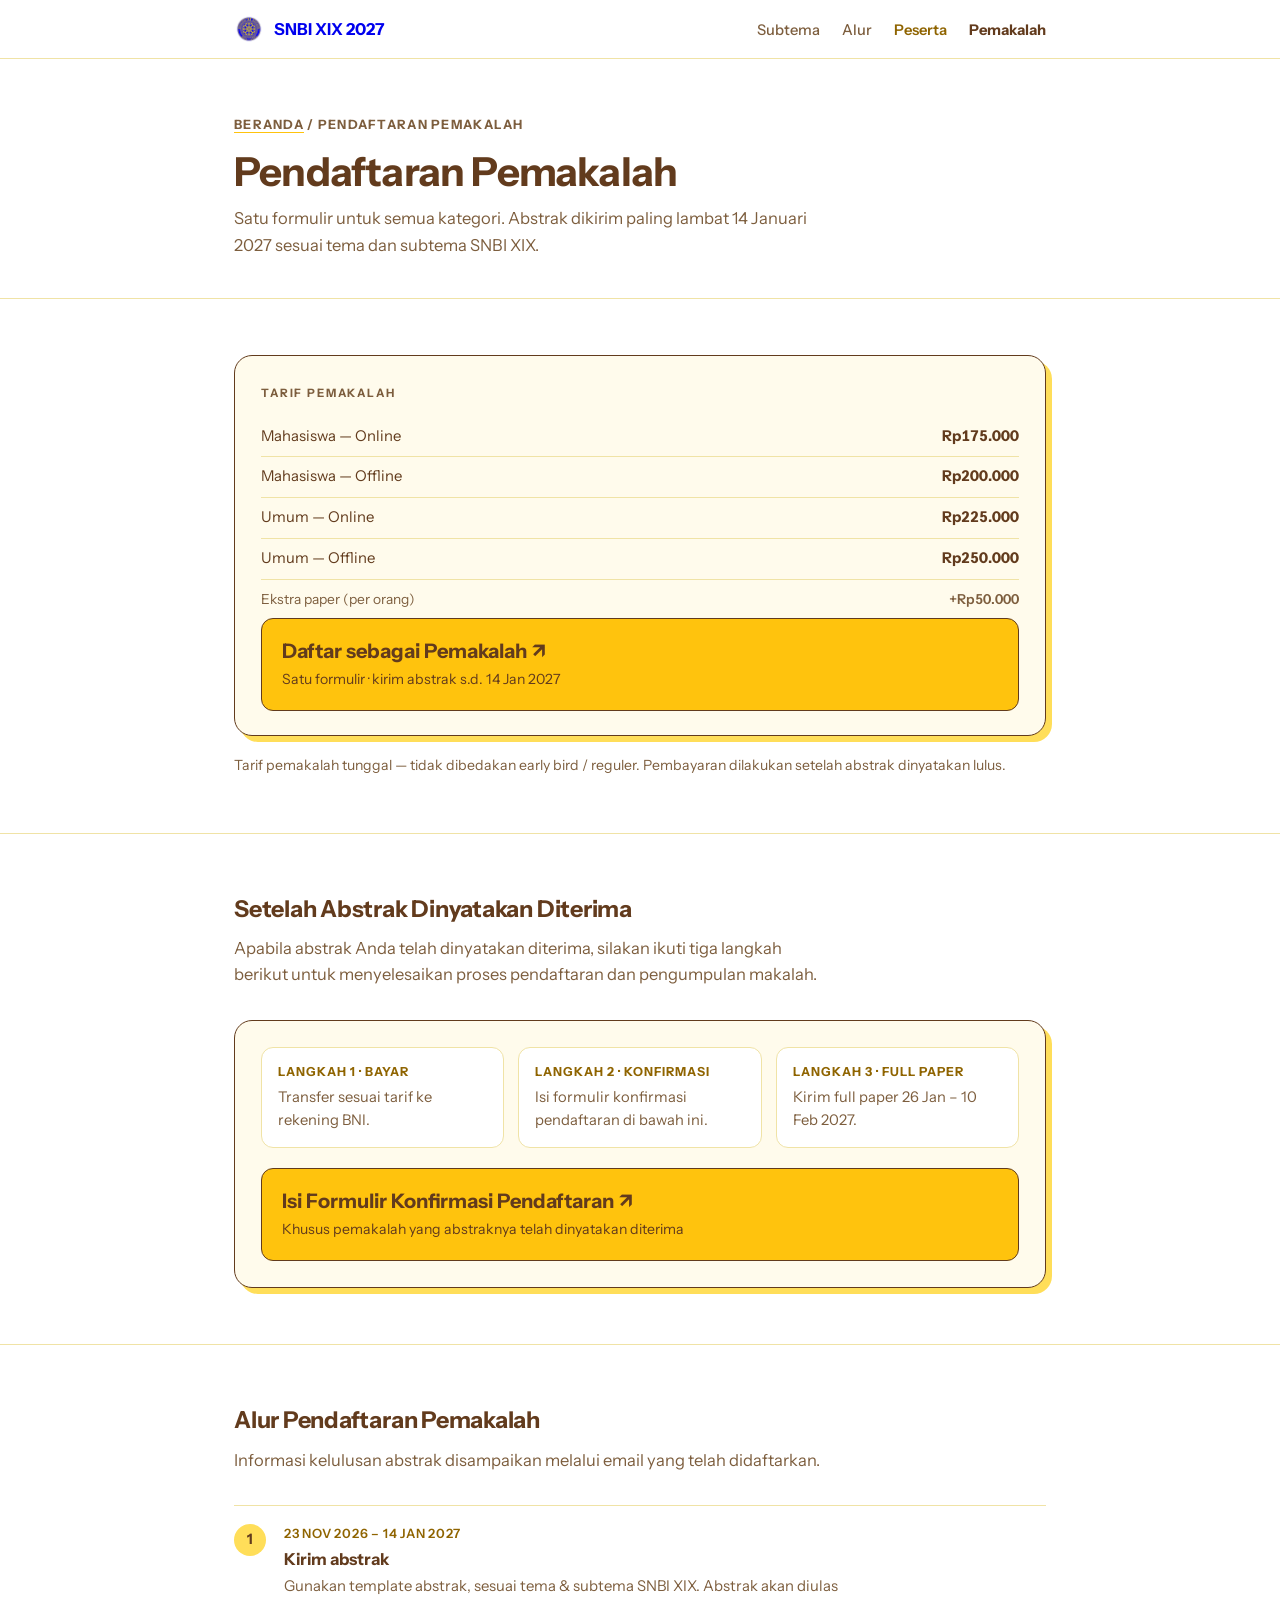
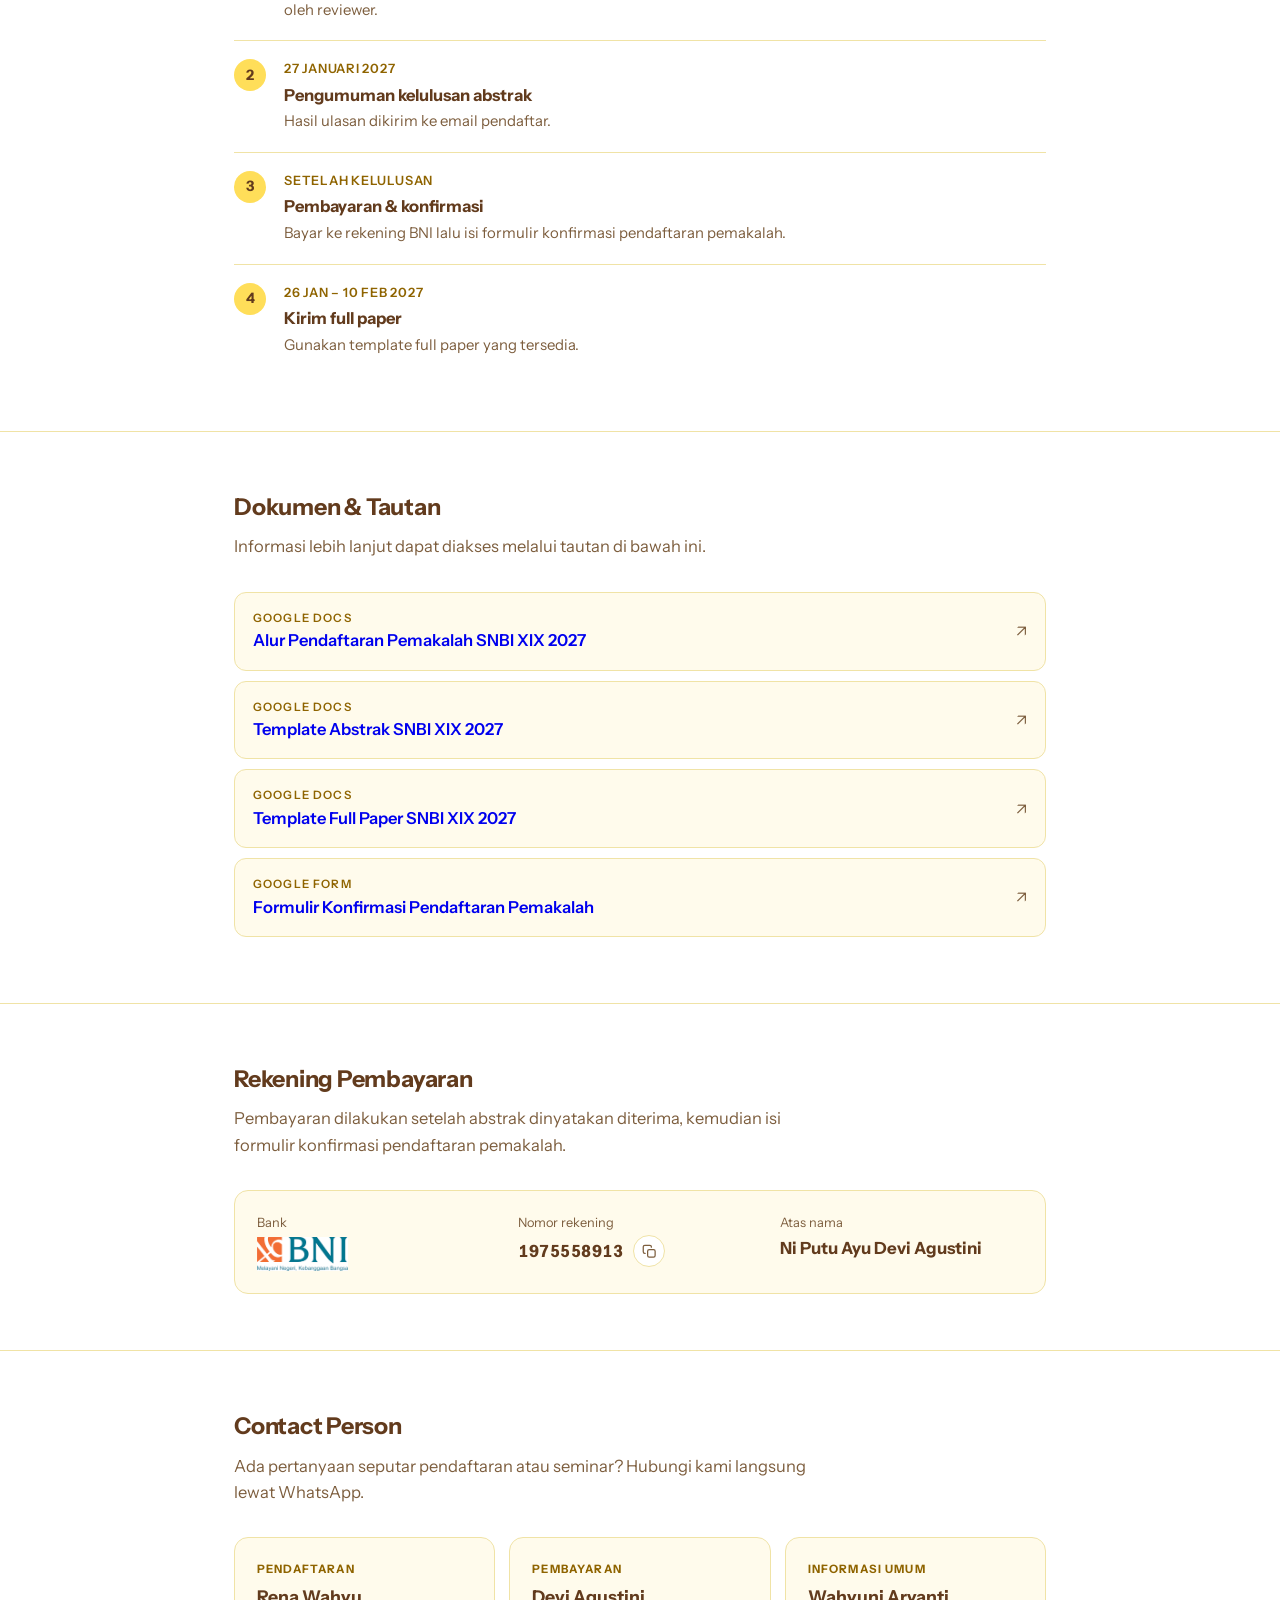
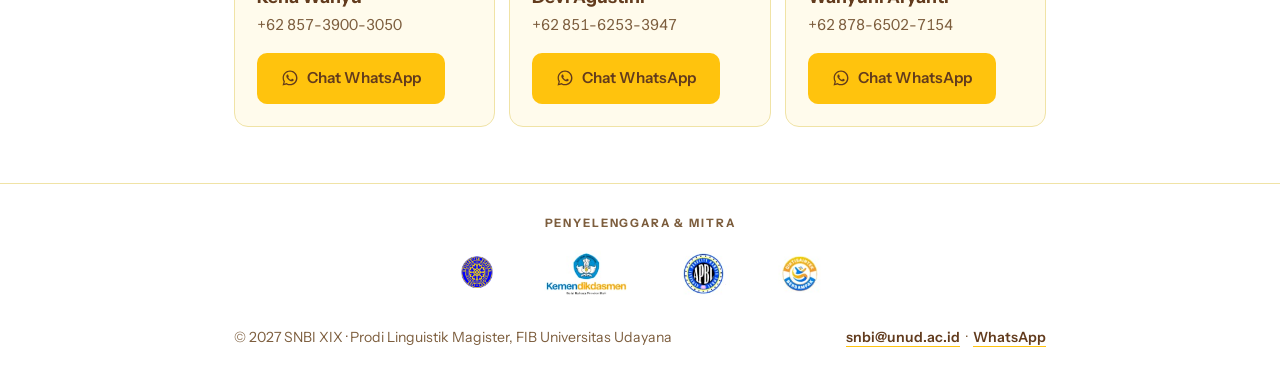
==== commit c1c6d35c: "copy: 'Setelah Abstrak Dinyatakan Diterima' + istilah diterima diseragamkan Co-Authored-By: Claude C" ====
--- a/pemakalah.html
+++ b/pemakalah.html
@@ -72,10 +72,11 @@
 
     <section class="section" id="konfirmasi">
       <div class="wrap">
-        <h2>Setelah Lulus Abstrak</h2>
-        <p class="section-intro">
-          Menerima email kelulusan? Lakukan tiga langkah berikut untuk
-          menyelesaikan pendaftaran.
+        <h2>Setelah Abstrak Dinyatakan Diterima</h2>
+        <p class="section-intro">
+          Apabila abstrak Anda telah dinyatakan diterima, silakan ikuti tiga
+          langkah berikut untuk menyelesaikan proses pendaftaran dan
+          pengumpulan makalah.
         </p>
         <div class="lulus-card">
           <ol class="lulus-steps">
@@ -94,7 +95,7 @@
           </ol>
           <a class="t-big" data-link="konfirmasiPendaftaran">
             <strong>Isi Formulir Konfirmasi Pendaftaran ↗</strong>
-            <span>Khusus pemakalah yang abstraknya telah dinyatakan lulus</span>
+            <span>Khusus pemakalah yang abstraknya telah dinyatakan diterima</span>
           </a>
         </div>
       </div>
@@ -185,7 +186,7 @@
       <div class="wrap">
         <h2>Rekening Pembayaran</h2>
         <p class="section-intro">
-          Pembayaran dilakukan setelah abstrak dinyatakan lulus, kemudian
+          Pembayaran dilakukan setelah abstrak dinyatakan diterima, kemudian
           isi formulir konfirmasi pendaftaran pemakalah.
         </p>
         <dl class="pay-card">
--- a/styles.css
+++ b/styles.css
@@ -201,26 +201,67 @@
   color: var(--ochre);
 }
 
+/* strip jadwal ala data koran: garis tebal di atas, kolom berpembatas
+   tipis, tanggal pelaksanaan ditonjolkan */
 .dates {
-  display: flex;
-  flex-wrap: wrap;
-  gap: 10px 32px;
-  margin-top: 34px;
-  padding-top: 22px;
-  border-top: 1px solid var(--line);
+  display: grid;
+  grid-template-columns: 1.5fr 1fr 1.15fr 1fr 1fr;
+  margin-top: 36px;
+  padding-top: 14px;
+  border-top: 2.5px solid var(--ink);
 }
 
 .dates div {
-  font-size: 0.9rem;
+  padding: 2px 16px 0;
+  border-left: 1px solid var(--line);
+  min-width: 0;
+}
+
+.dates div:first-child {
+  border-left: 0;
+  padding-left: 0;
 }
 
 .dates dt {
-  color: var(--muted);
-  font-weight: 500;
+  color: var(--ochre);
+  font-weight: 700;
+  font-size: 0.7rem;
+  text-transform: uppercase;
+  letter-spacing: 0.1em;
+  margin-bottom: 3px;
 }
 
 .dates dd {
   font-weight: 600;
+  font-size: 0.92rem;
+  line-height: 1.35;
+  font-variant-numeric: tabular-nums;
+}
+
+/* tanggal pelaksanaan ditonjolkan */
+.dates div:first-child dd {
+  font-size: 1.08rem;
+  font-weight: 700;
+}
+
+/* layar sempit: lepas garis kolom, jadi grid dua kolom */
+@media (max-width: 880px) {
+  .dates {
+    grid-template-columns: repeat(2, 1fr);
+    gap: 18px 24px;
+  }
+
+  .dates div {
+    border-left: 0;
+    padding: 0;
+  }
+}
+
+@media (max-width: 400px) {
+  .dates {
+    grid-template-columns: 1fr;
+    gap: 14px;
+  }
 }
 
 /* ---------- Subtema ---------- */
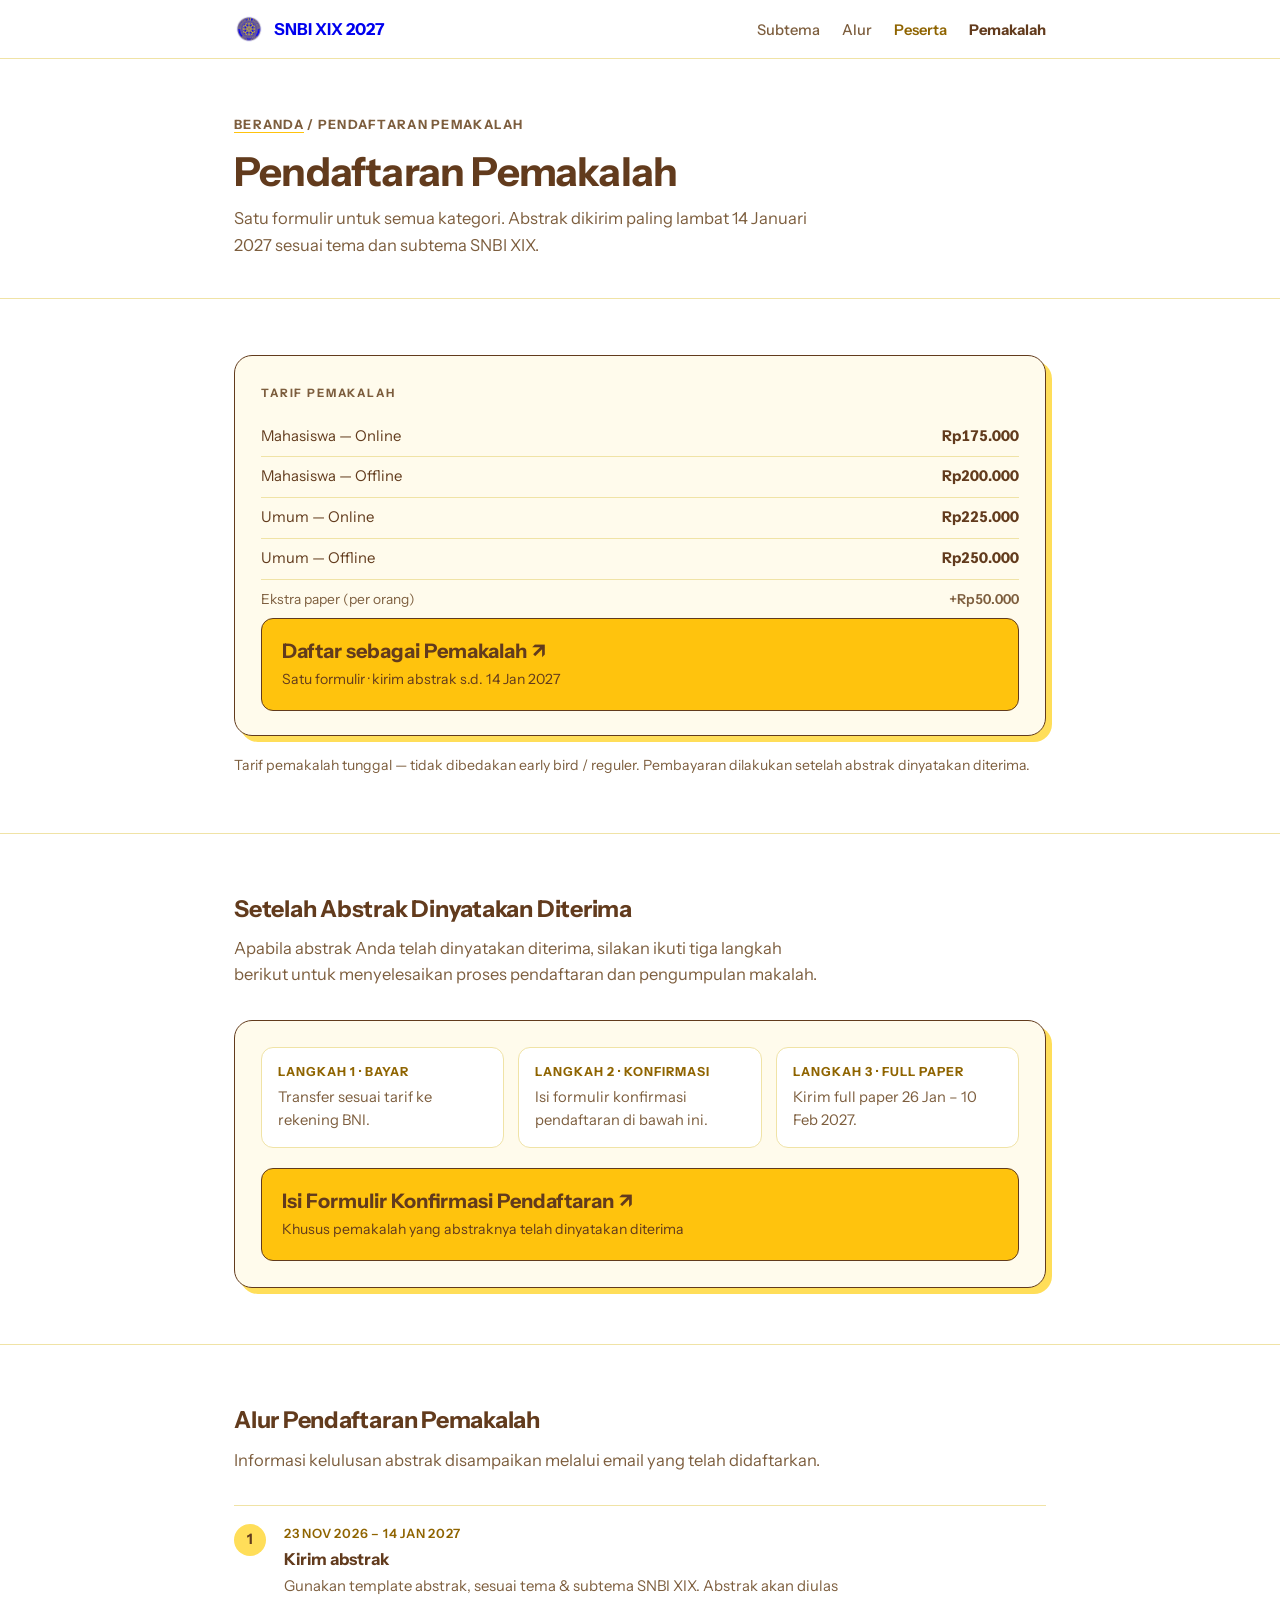
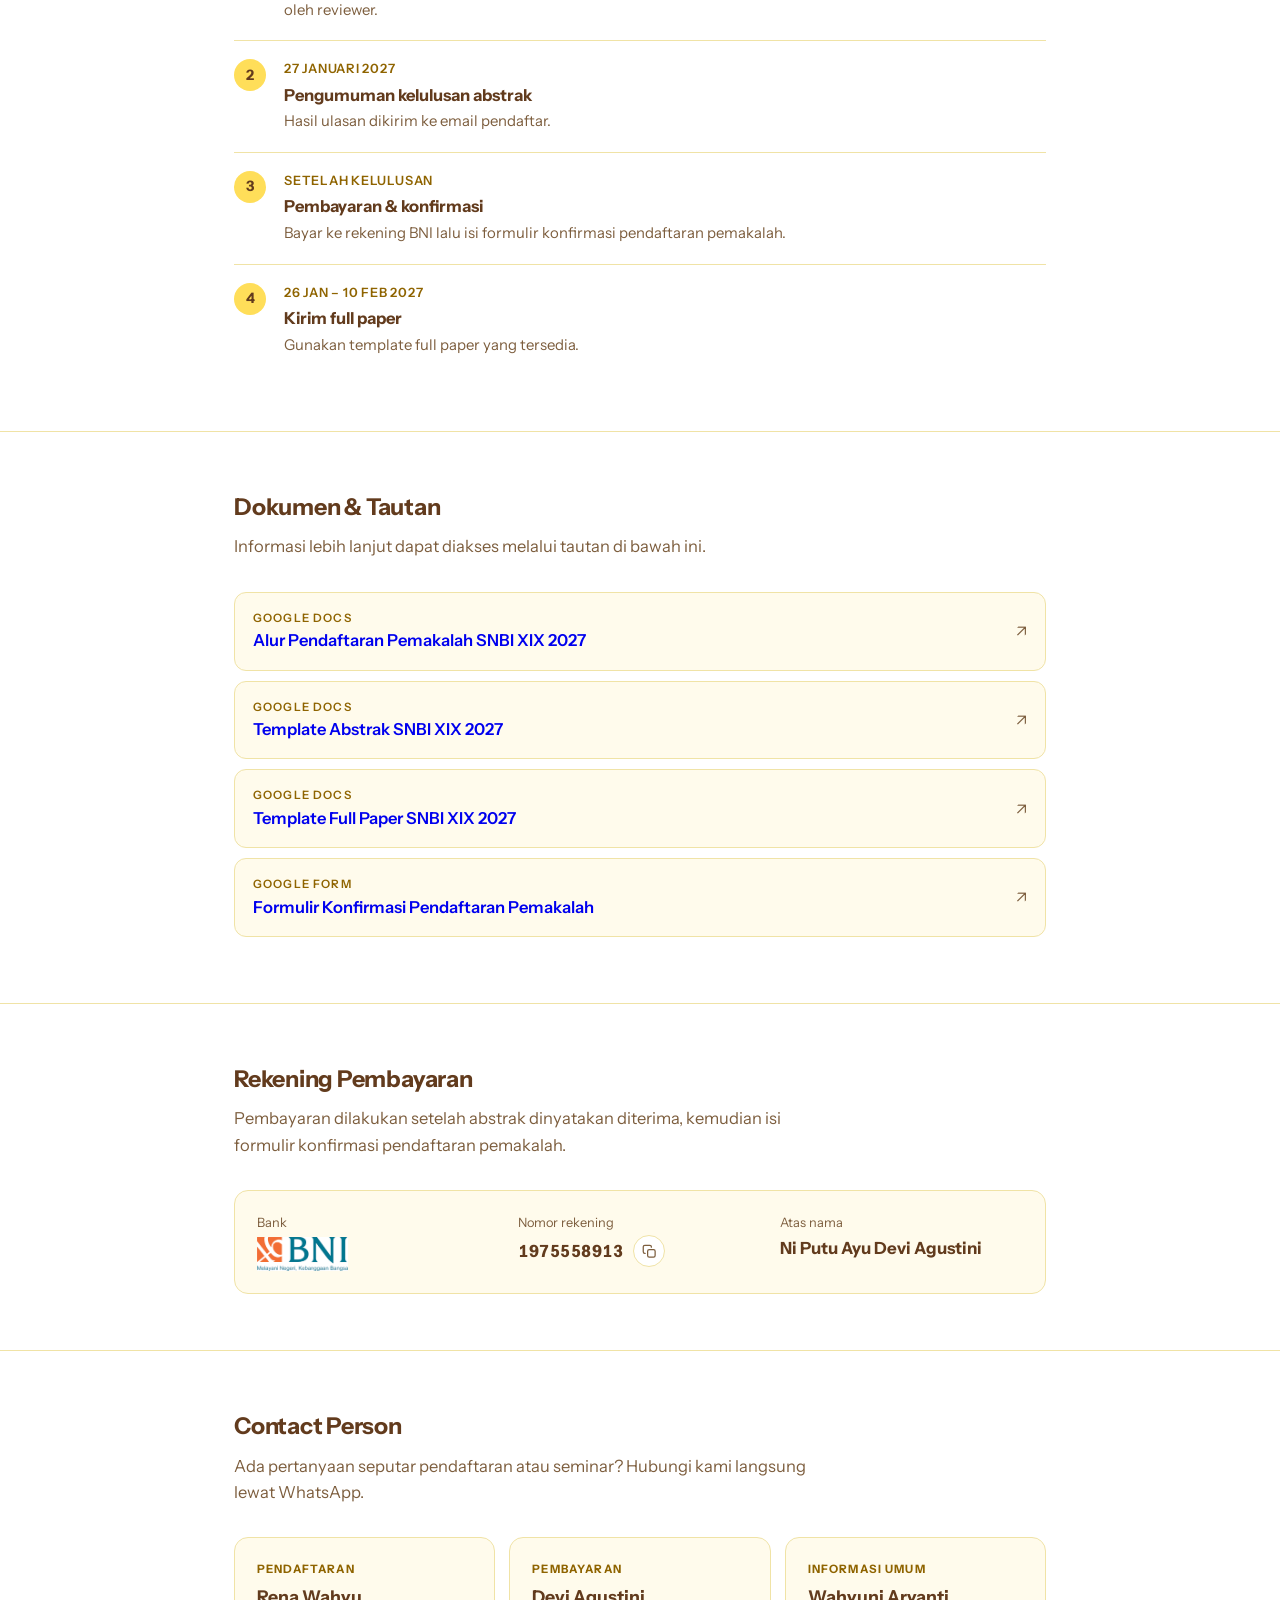
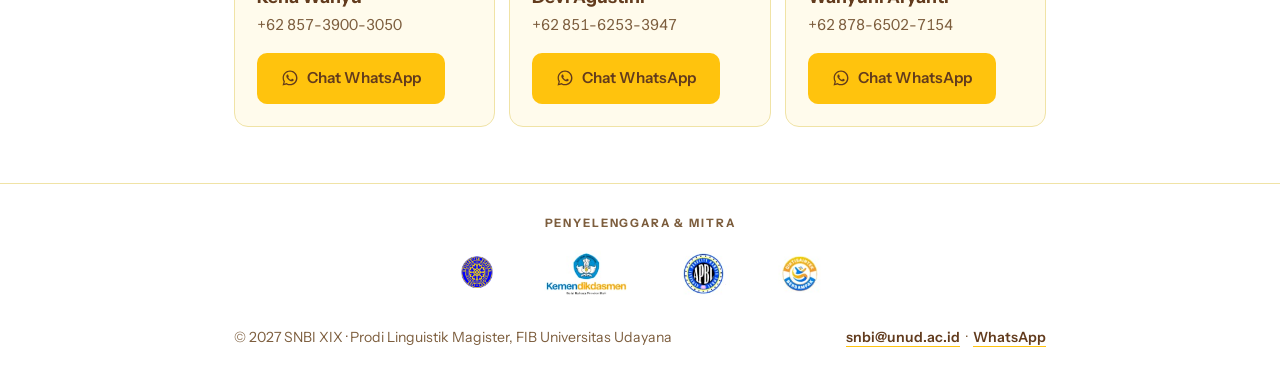
==== commit 7397bc5f: "copy: samakan 'dinyatakan lulus' jadi 'dinyatakan diterima' di catatan tarif Co-Authored-By: Claude " ====
--- a/pemakalah.html
+++ b/pemakalah.html
@@ -65,7 +65,7 @@
         </div>
         <p class="register-note">
           Tarif pemakalah tunggal — tidak dibedakan early bird / reguler.
-          Pembayaran dilakukan setelah abstrak dinyatakan lulus.
+          Pembayaran dilakukan setelah abstrak dinyatakan diterima.
         </p>
       </div>
     </section>
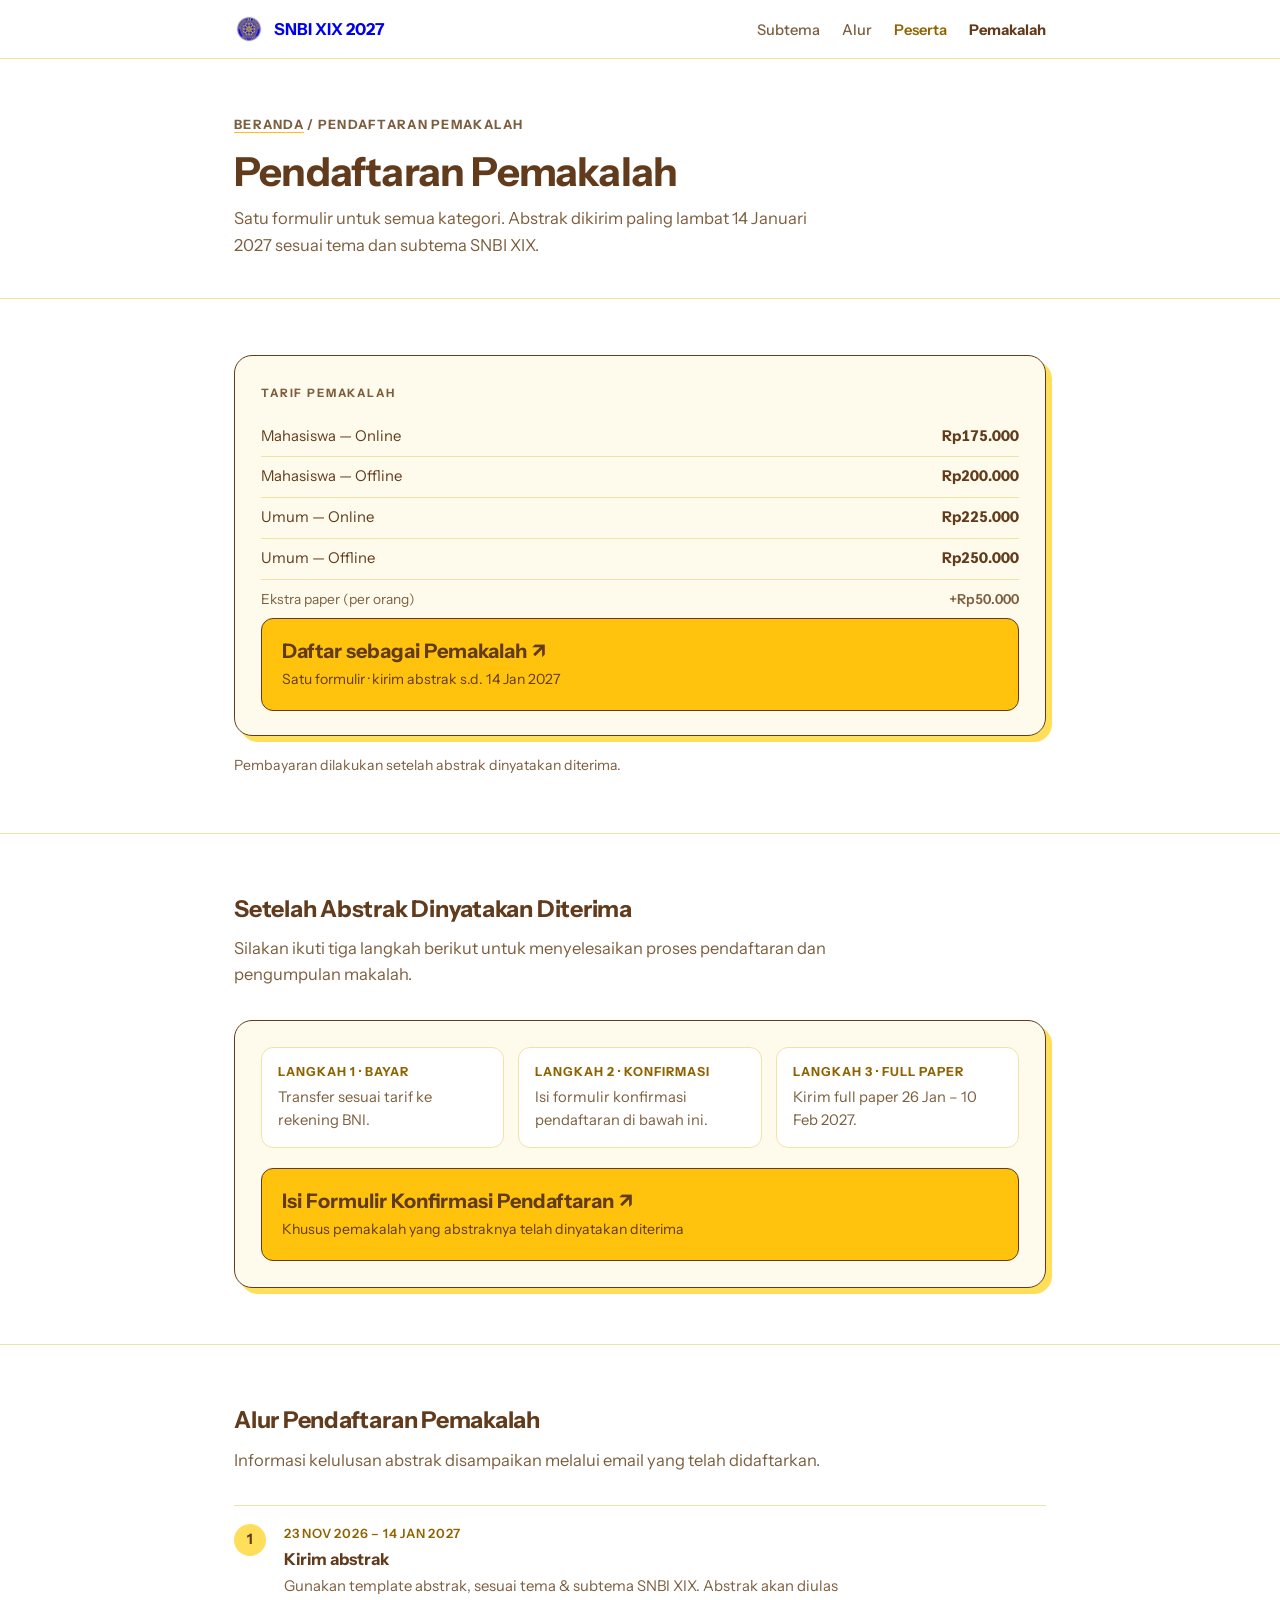
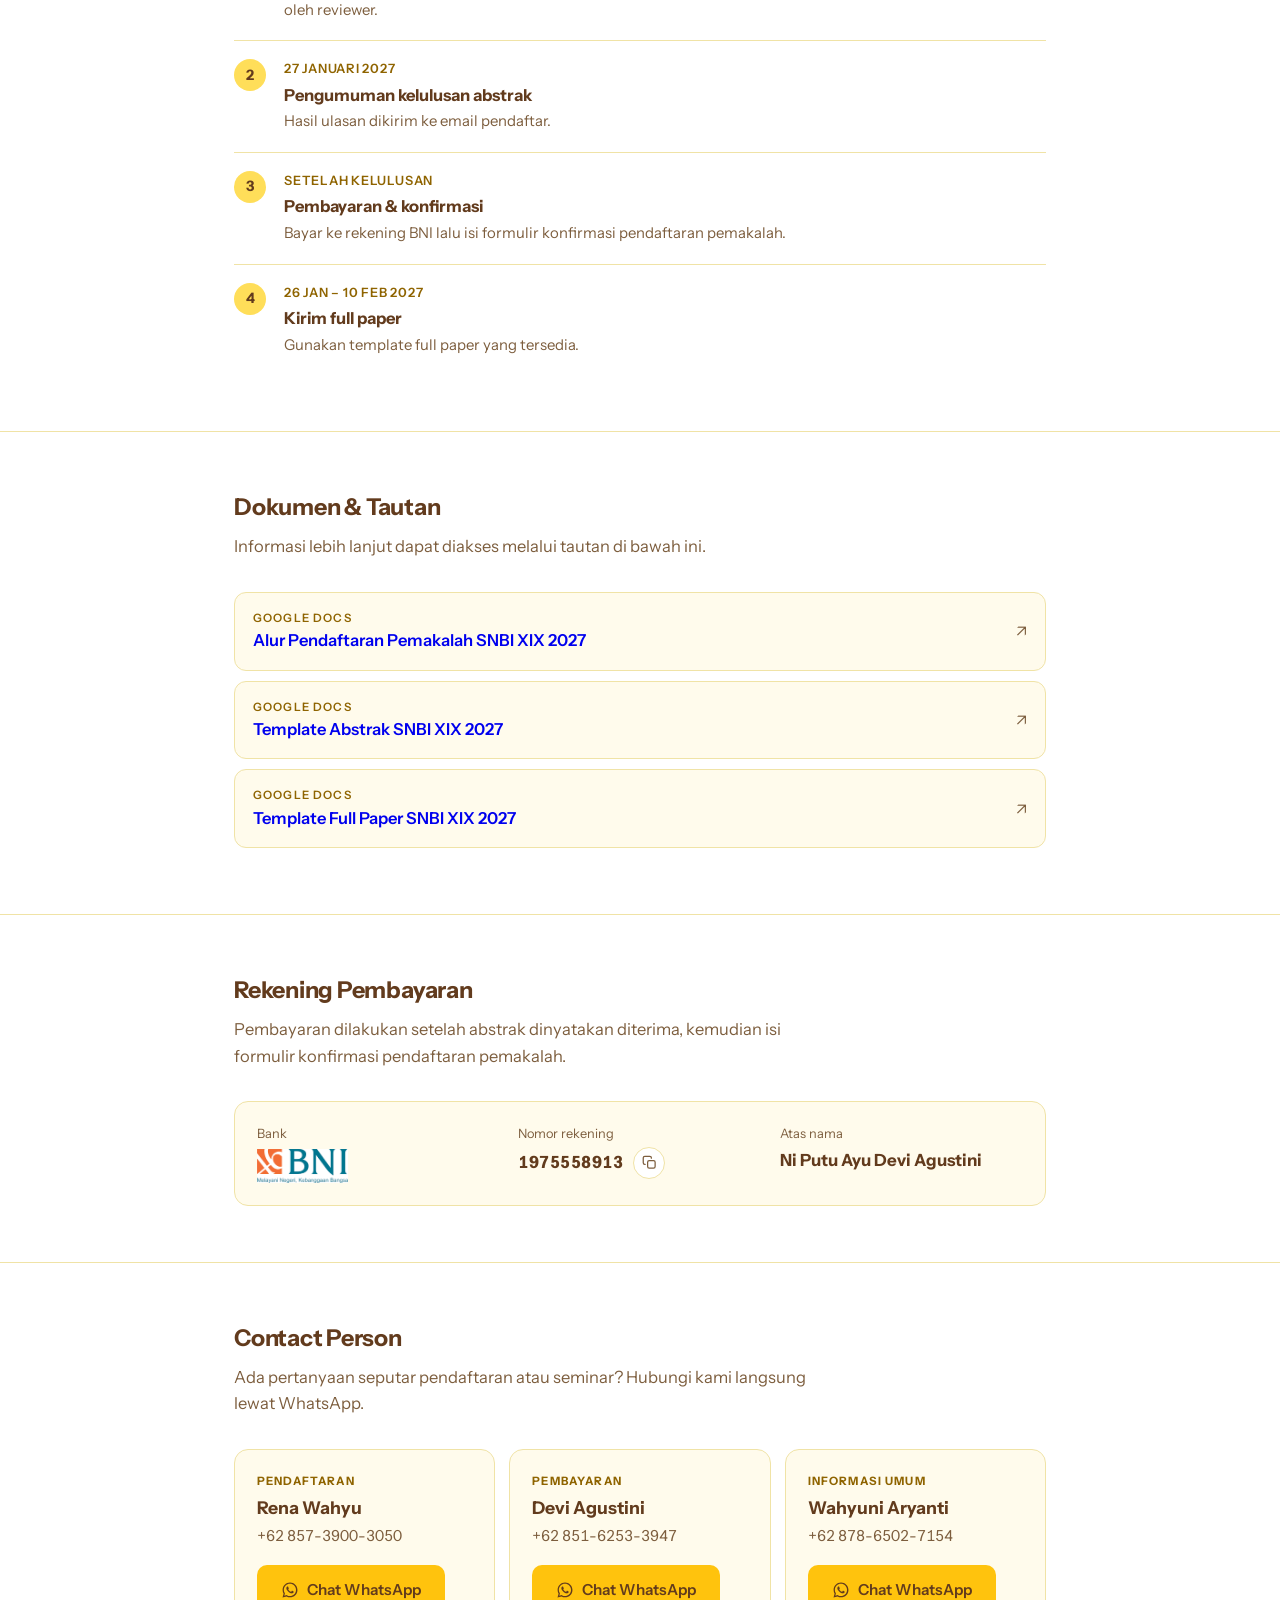
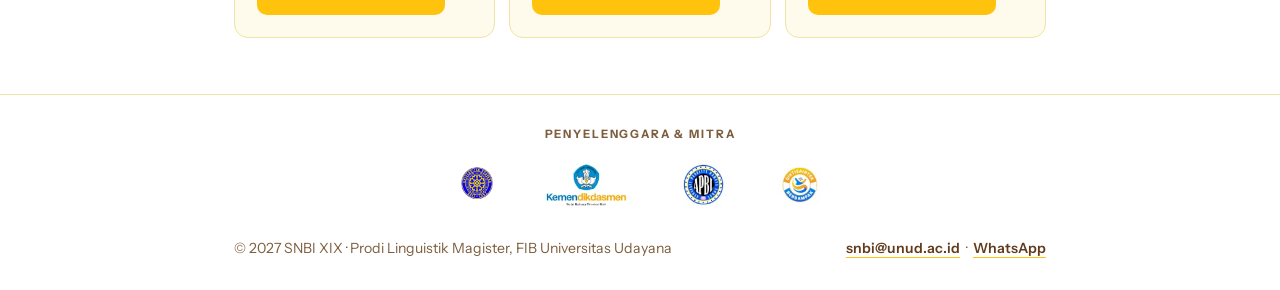
==== commit b3c7bdde: "ux: rombak strip jadwal hero jadi panel tiket — pita pelaksanaan + daftar tenggat berpenuntun titik " ====
--- a/pemakalah.html
+++ b/pemakalah.html
@@ -64,7 +64,6 @@
           </div>
         </div>
         <p class="register-note">
-          Tarif pemakalah tunggal — tidak dibedakan early bird / reguler.
           Pembayaran dilakukan setelah abstrak dinyatakan diterima.
         </p>
       </div>
@@ -74,9 +73,8 @@
       <div class="wrap">
         <h2>Setelah Abstrak Dinyatakan Diterima</h2>
         <p class="section-intro">
-          Apabila abstrak Anda telah dinyatakan diterima, silakan ikuti tiga
-          langkah berikut untuk menyelesaikan proses pendaftaran dan
-          pengumpulan makalah.
+          Silakan ikuti tiga langkah berikut untuk menyelesaikan proses
+          pendaftaran dan pengumpulan makalah.
         </p>
         <div class="lulus-card">
           <ol class="lulus-steps">
@@ -169,12 +167,6 @@
           <li>
             <a data-link="templateFullPaper">
               <span><span class="tag">Google Docs</span><strong>Template Full Paper SNBI XIX 2027</strong></span>
-              <span class="arrow">↗</span>
-            </a>
-          </li>
-          <li>
-            <a data-link="konfirmasiPendaftaran">
-              <span><span class="tag">Google Form</span><strong>Formulir Konfirmasi Pendaftaran Pemakalah</strong></span>
               <span class="arrow">↗</span>
             </a>
           </li>
--- a/styles.css
+++ b/styles.css
@@ -201,66 +201,97 @@
   color: var(--ochre);
 }
 
-/* strip jadwal ala data koran: garis tebal di atas, kolom berpembatas
-   tipis, tanggal pelaksanaan ditonjolkan */
+/* strip jadwal ala tiket: pita gelap berisi tanggal pelaksanaan,
+   lalu daftar tenggat dengan titik-titik penuntun (leader dots) */
 .dates {
-  display: grid;
-  grid-template-columns: 1.5fr 1fr 1.15fr 1fr 1fr;
-  margin-top: 36px;
-  padding-top: 14px;
-  border-top: 2.5px solid var(--ink);
-}
-
-.dates div {
-  padding: 2px 16px 0;
-  border-left: 1px solid var(--line);
-  min-width: 0;
-}
-
-.dates div:first-child {
-  border-left: 0;
-  padding-left: 0;
+  margin-top: 34px;
+}
+
+.dates-when {
+  display: flex;
+  flex-wrap: wrap;
+  align-items: baseline;
+  gap: 2px 14px;
+  background: var(--ink);
+  padding: 11px 17px;
+  border: 1.5px solid var(--ink);
+  border-bottom: 0;
+  border-radius: 10px 10px 0 0;
+}
+
+.dates-when span {
+  font-size: 0.68rem;
+  font-weight: 700;
+  letter-spacing: 0.16em;
+  text-transform: uppercase;
+  color: var(--accent-soft);
+}
+
+.dates-when strong {
+  color: var(--accent-bright);
+  font-size: 1.02rem;
+  font-weight: 700;
+  white-space: nowrap;
+  font-variant-numeric: tabular-nums;
+}
+
+.dates dl {
+  background: var(--surface);
+  border: 1.5px solid var(--ink);
+  border-top: 0;
+  border-radius: 0 0 10px 10px;
+  padding: 6px 18px;
+}
+
+.dates dl > div {
+  display: flex;
+  align-items: baseline;
+  gap: 10px;
+  padding: 9px 0;
+}
+
+.dates dl > div + div {
+  border-top: 1px solid var(--line);
 }
 
 .dates dt {
   color: var(--ochre);
   font-weight: 700;
-  font-size: 0.7rem;
+  font-size: 0.72rem;
+  letter-spacing: 0.1em;
   text-transform: uppercase;
-  letter-spacing: 0.1em;
-  margin-bottom: 3px;
+  white-space: nowrap;
+}
+
+/* titik-titik penuntun antara label dan tanggal */
+.dates .dots {
+  flex: 1;
+  min-width: 18px;
+  border-bottom: 2px dotted #d8c27a;
+  transform: translateY(-3px);
 }
 
 .dates dd {
-  font-weight: 600;
+  font-weight: 700;
   font-size: 0.92rem;
-  line-height: 1.35;
+  white-space: nowrap;
   font-variant-numeric: tabular-nums;
 }
 
-/* tanggal pelaksanaan ditonjolkan */
-.dates div:first-child dd {
-  font-size: 1.08rem;
-  font-weight: 700;
-}
-
-/* layar sempit: lepas garis kolom, jadi grid dua kolom */
-@media (max-width: 880px) {
-  .dates {
-    grid-template-columns: repeat(2, 1fr);
-    gap: 18px 24px;
-  }
-
-  .dates div {
-    border-left: 0;
-    padding: 0;
-  }
-}
-
-@media (max-width: 400px) {
-  .dates {
-    grid-template-columns: 1fr;
-    gap: 14px;
+/* layar sempit: label dan tanggal turun ke dua baris,
+   titik-titik penuntun disembunyikan */
+@media (max-width: 500px) {
+  .dates dl > div {
+    flex-wrap: wrap;
+    gap: 3px 10px;
+  }
+
+  .dates .dots {
+    display: none;
+  }
+
+  .dates dd {
+    margin-left: auto;
   }
 }
 
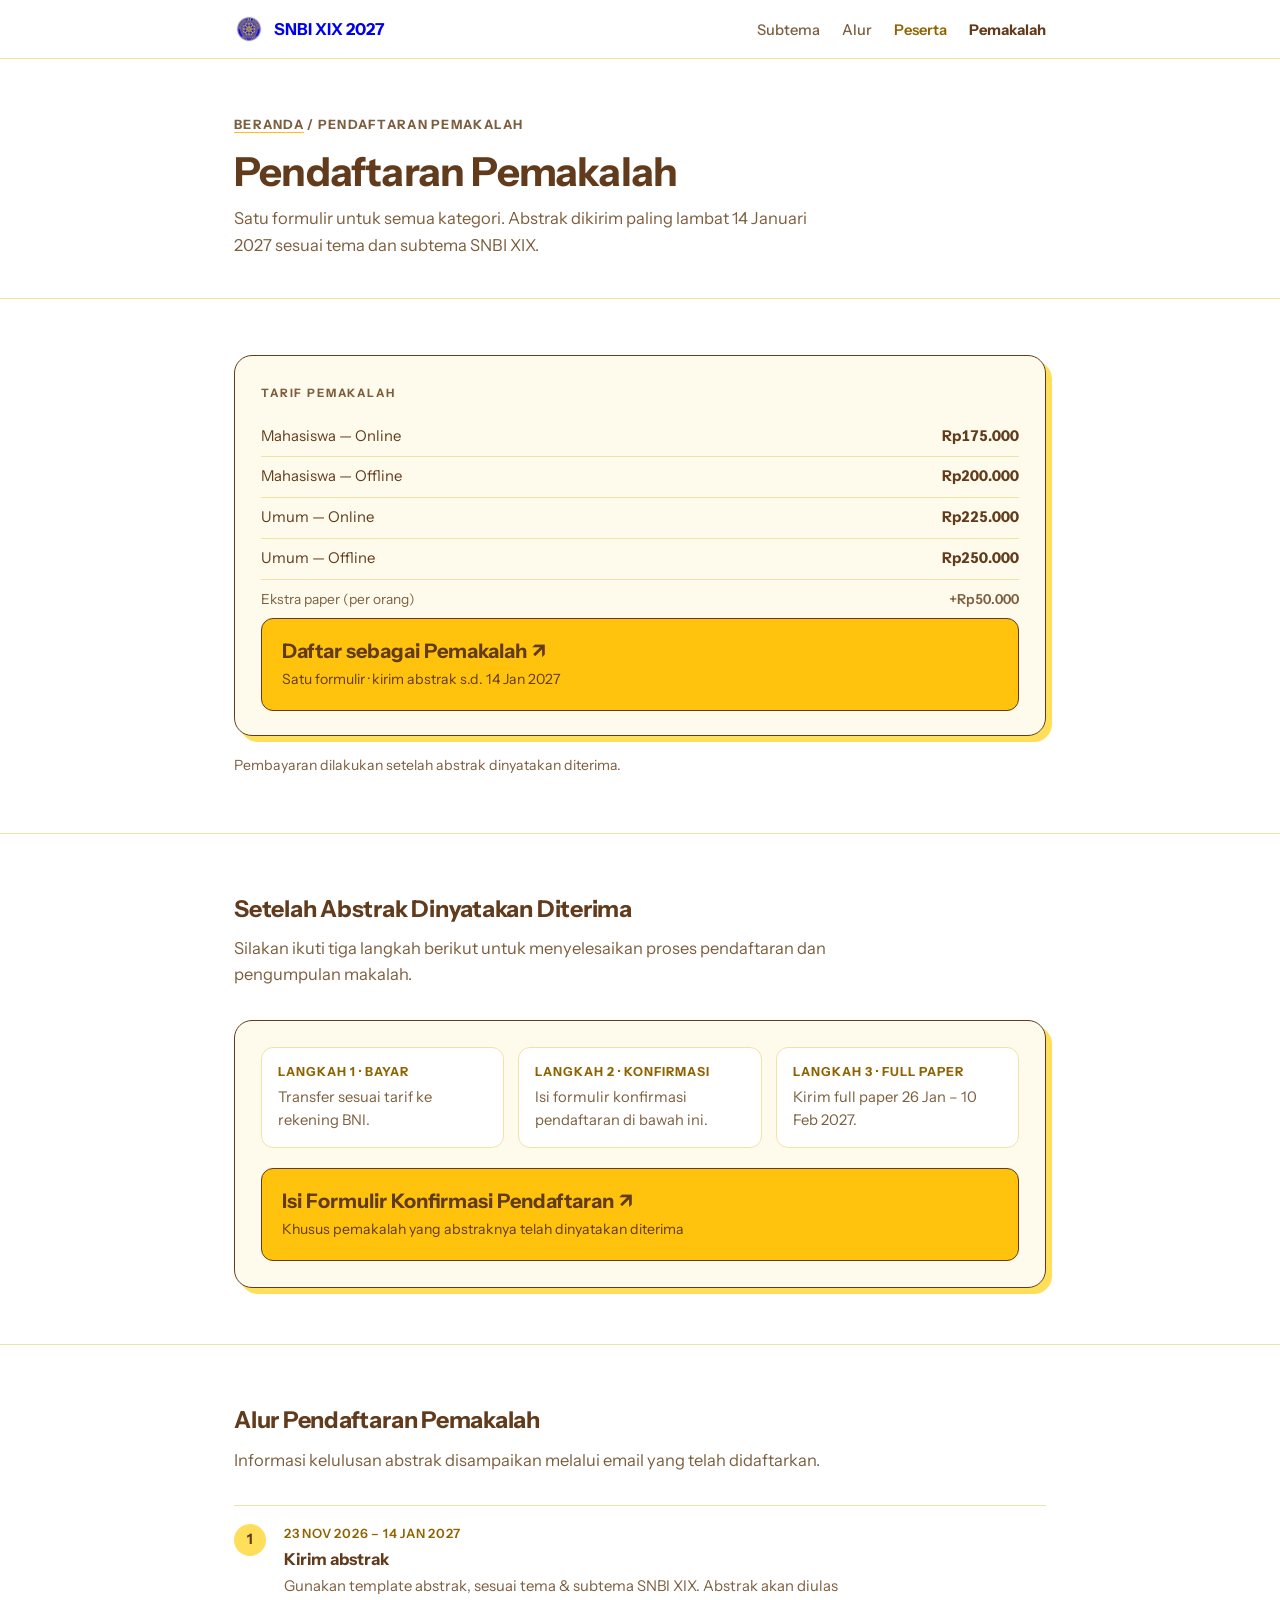
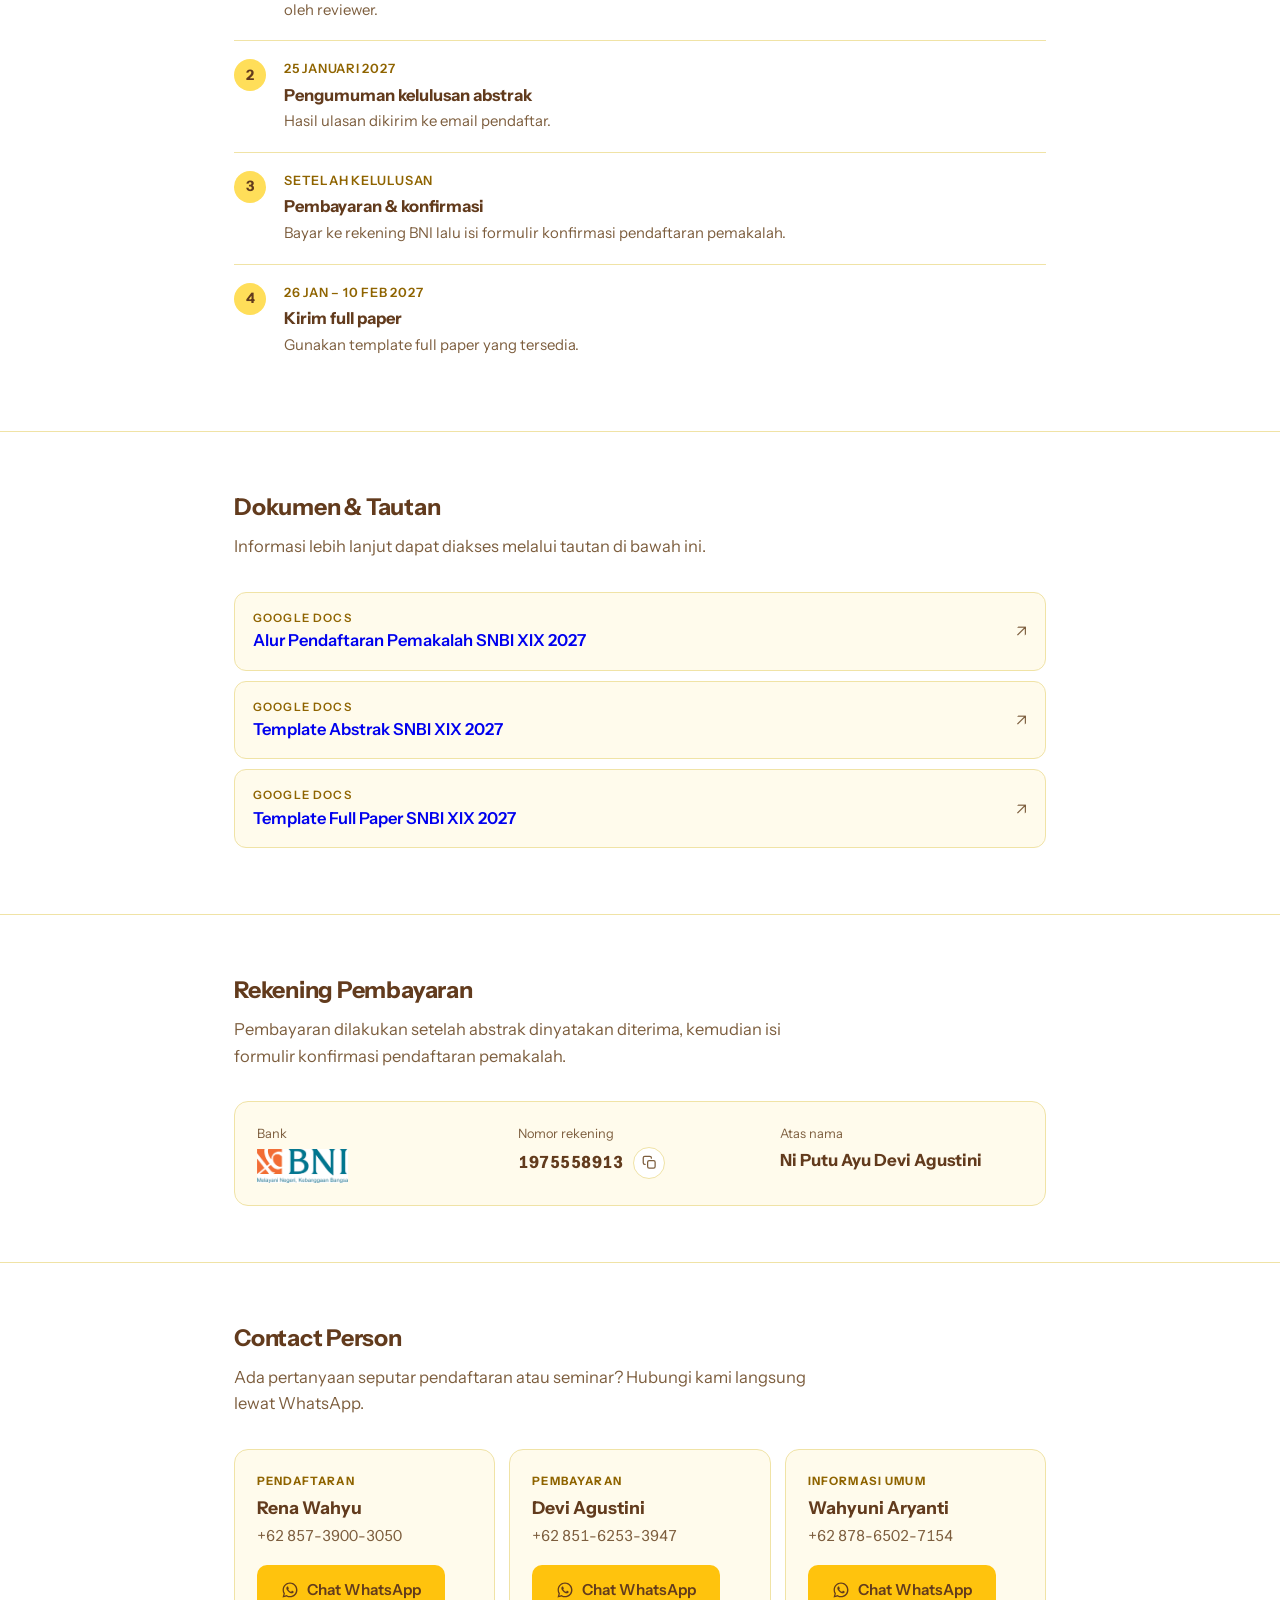
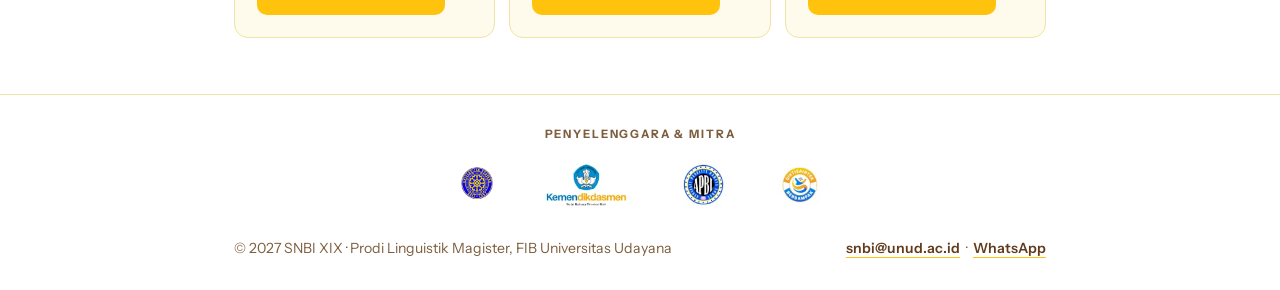
==== commit 46fb22d5: "data: pengumuman abstrak 25 Jan 2027 sesuai timeline resmi panitia Co-Authored-By: Claude Code <nore" ====
--- a/pemakalah.html
+++ b/pemakalah.html
@@ -119,7 +119,7 @@
           </li>
           <li>
             <div>
-              <time>27 Januari 2027</time>
+              <time>25 Januari 2027</time>
               <strong>Pengumuman kelulusan abstrak</strong>
               <p>Hasil ulasan dikirim ke email pendaftar.</p>
             </div>
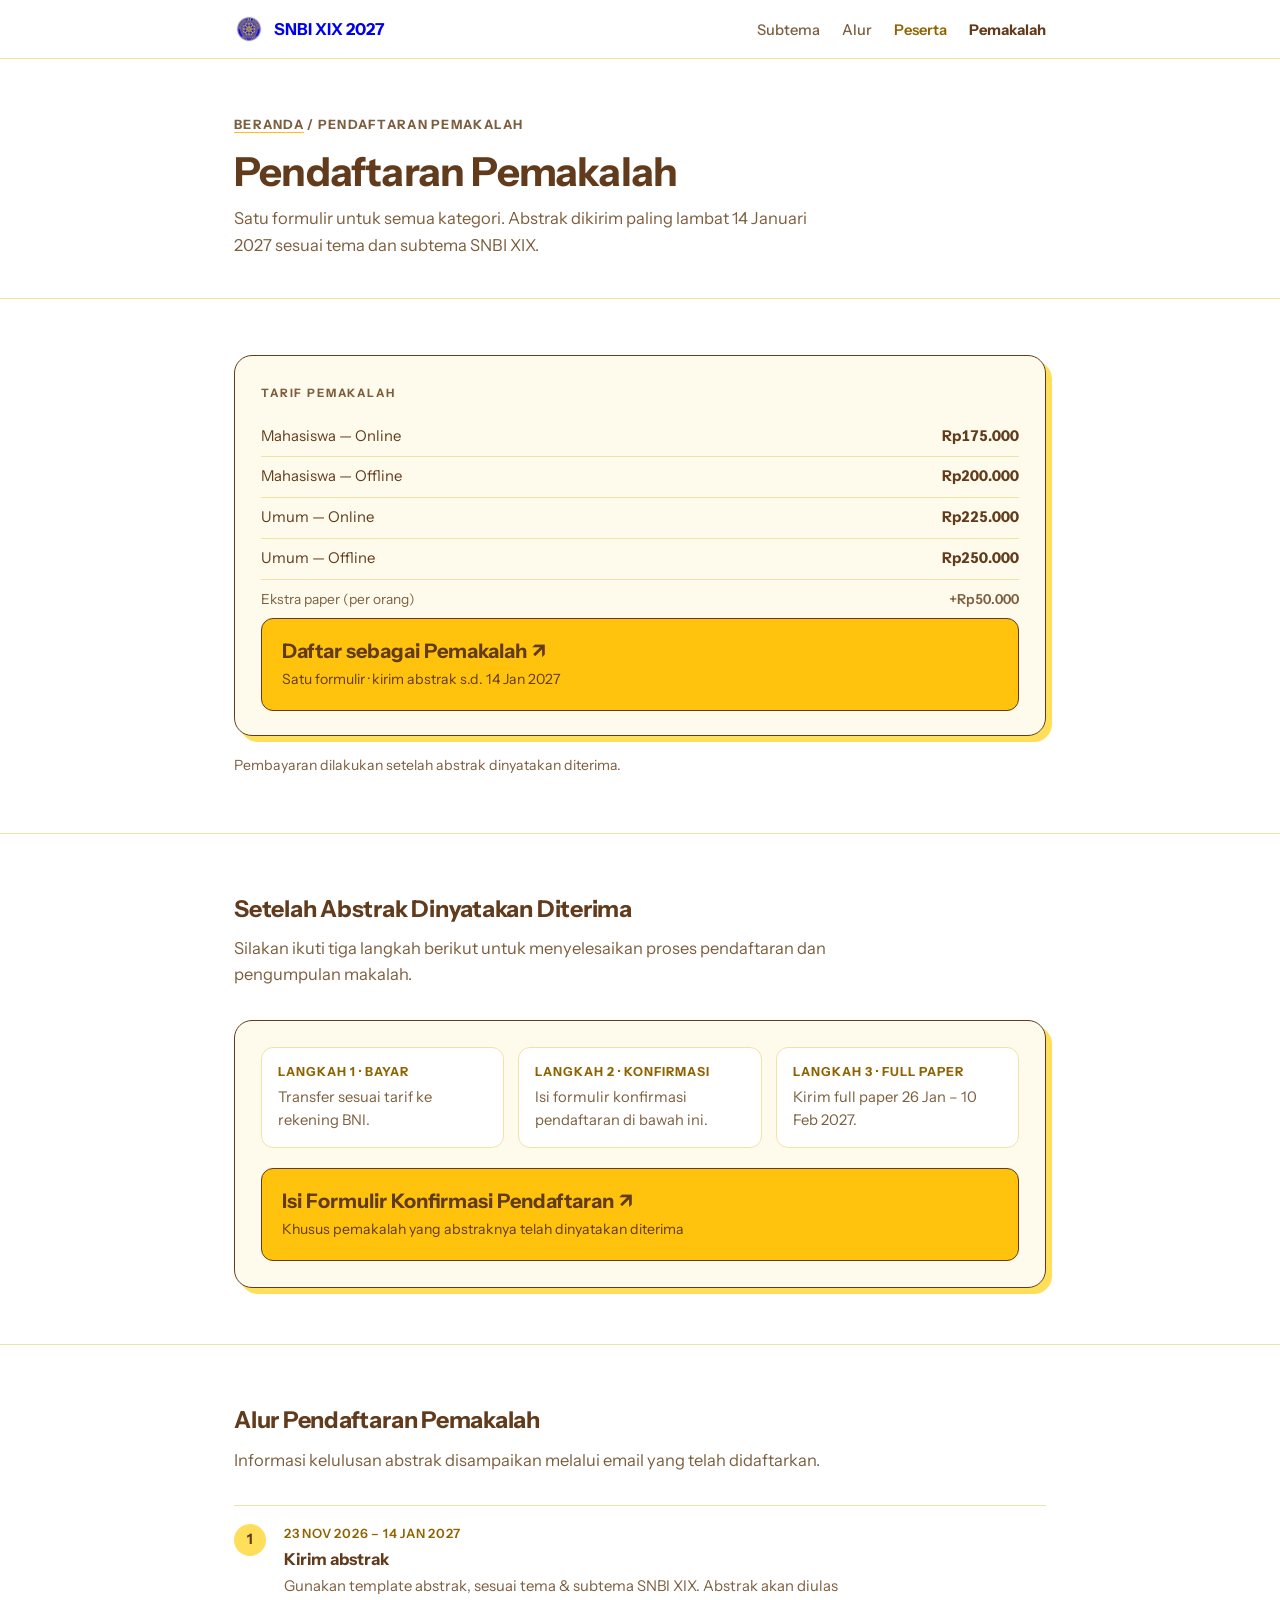
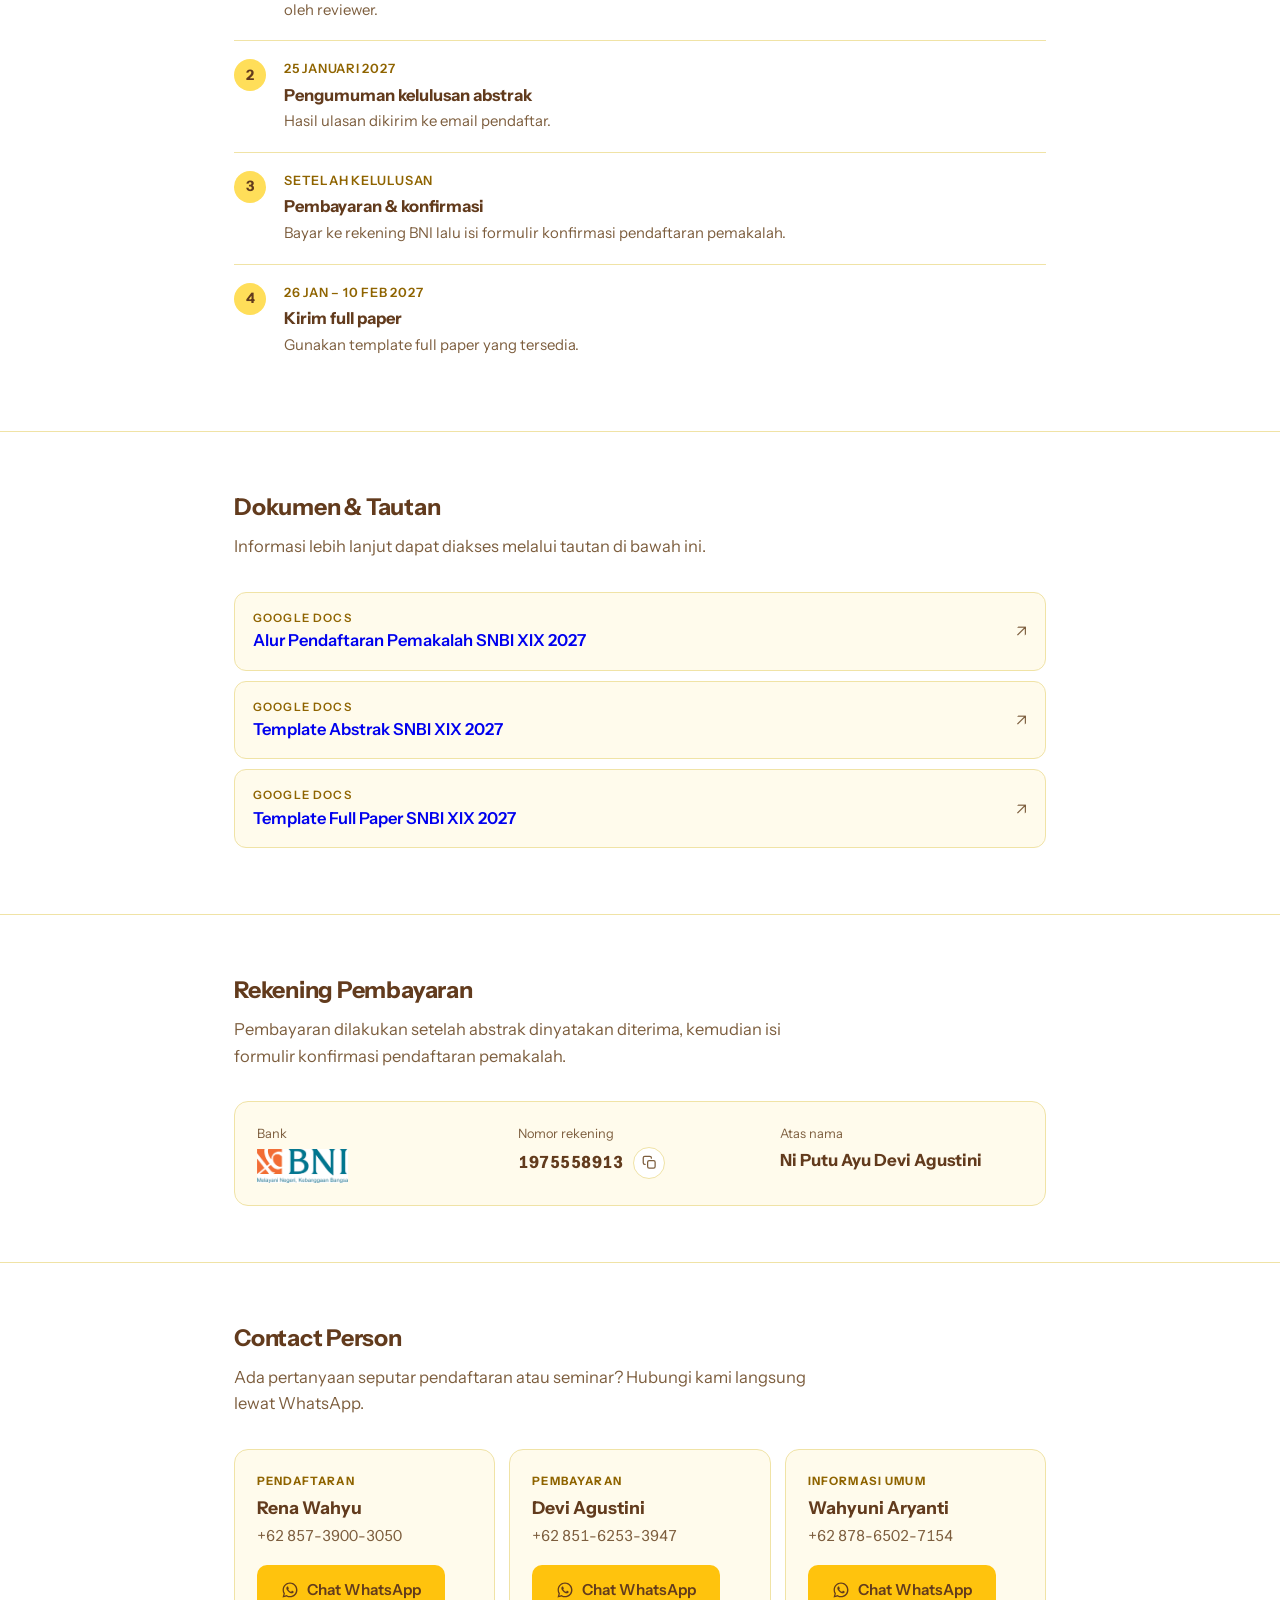
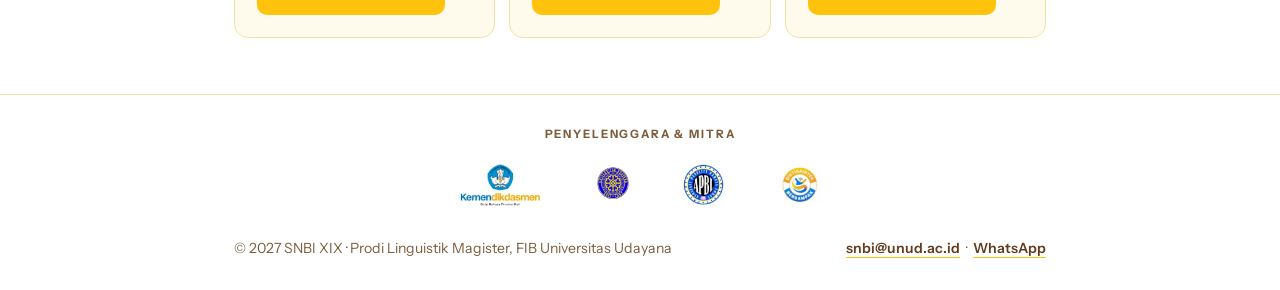
==== commit 13d56114: "footer: urutkan logo Kemendikdasmen, UNUD, APBL, Berdampak di semua halaman Co-Authored-By: Claude C" ====
--- a/pemakalah.html
+++ b/pemakalah.html
@@ -299,11 +299,11 @@
       <div class="wrap">
         <p class="logo-label">Penyelenggara &amp; Mitra</p>
         <div class="logo-row">
-          <img src="logo_unud.png" alt="Logo Universitas Udayana" />
           <img
             src="logo-kemendikdasmen.png"
             alt="Logo Kementerian Pendidikan Dasar dan Menengah"
           />
+          <img src="logo_unud.png" alt="Logo Universitas Udayana" />
           <img
             src="logo-apbl.png"
             alt="Logo Asosiasi Peneliti Bahasa Lokal"
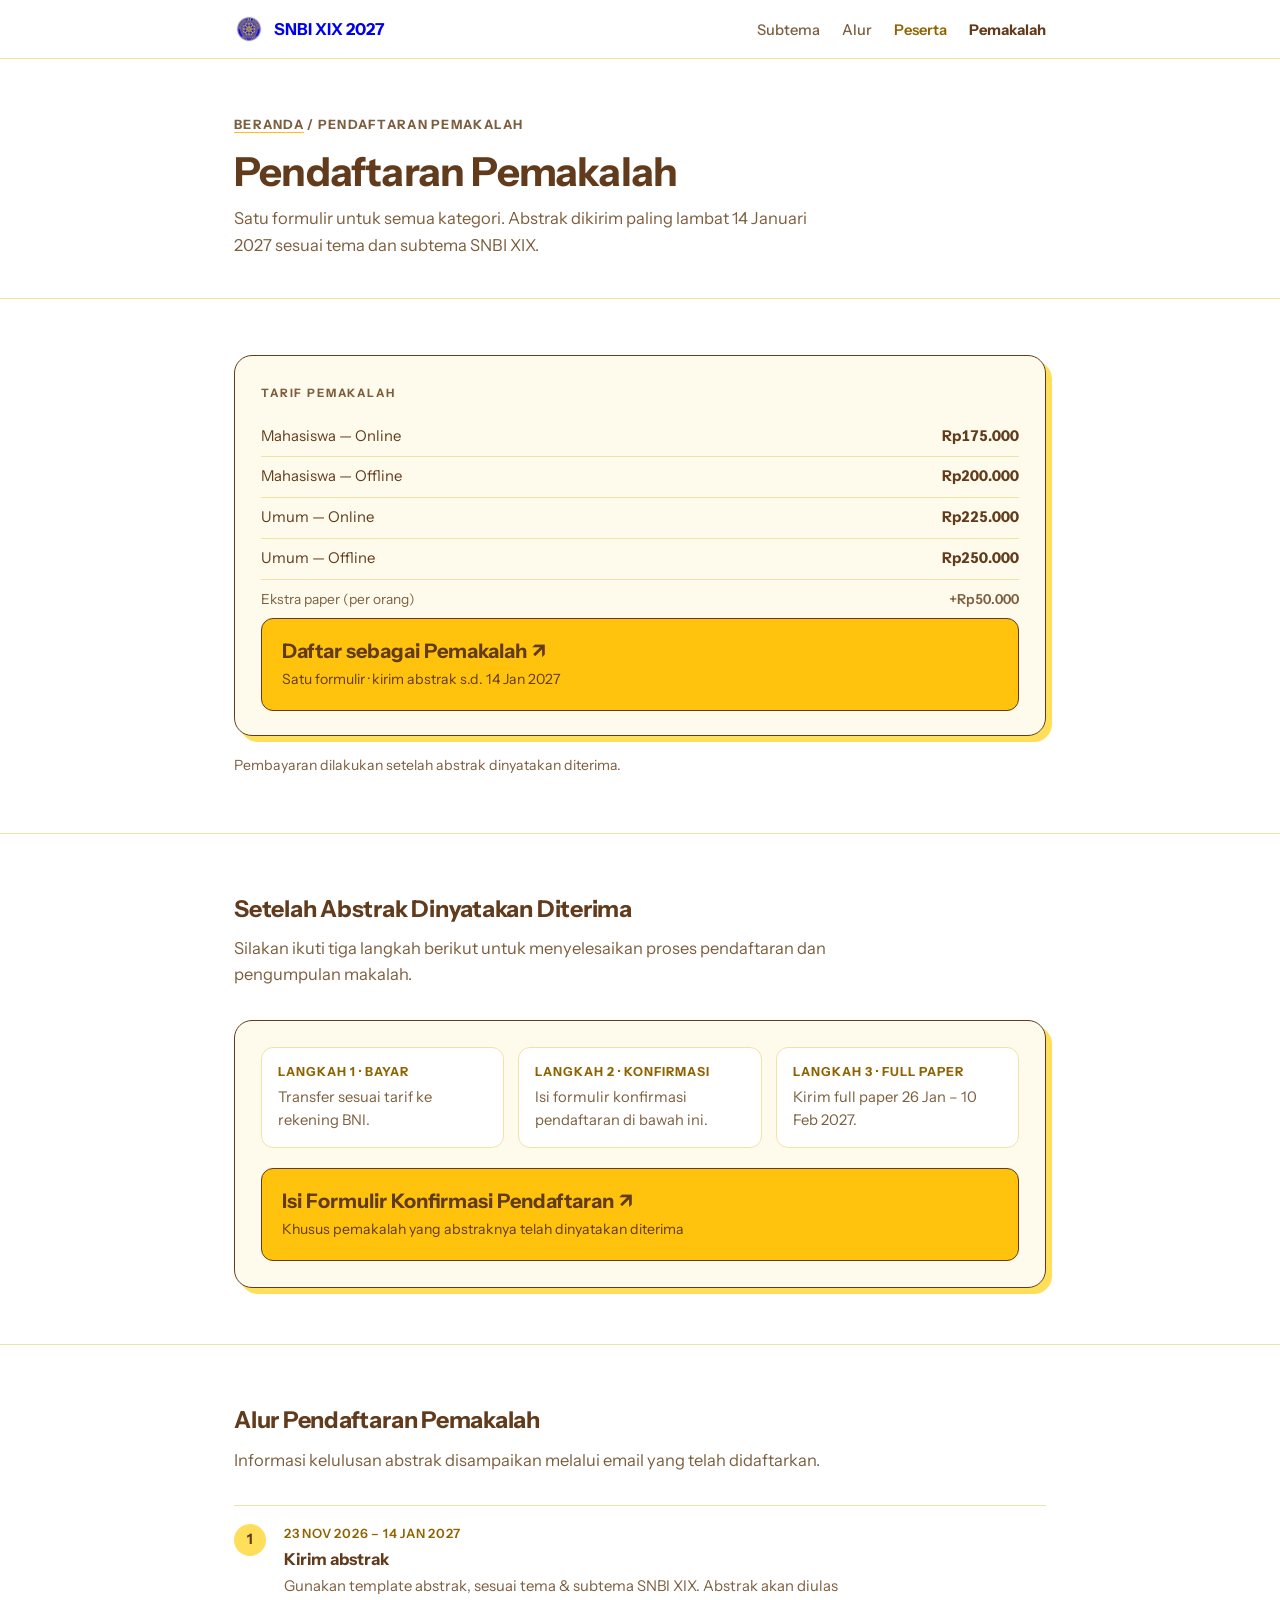
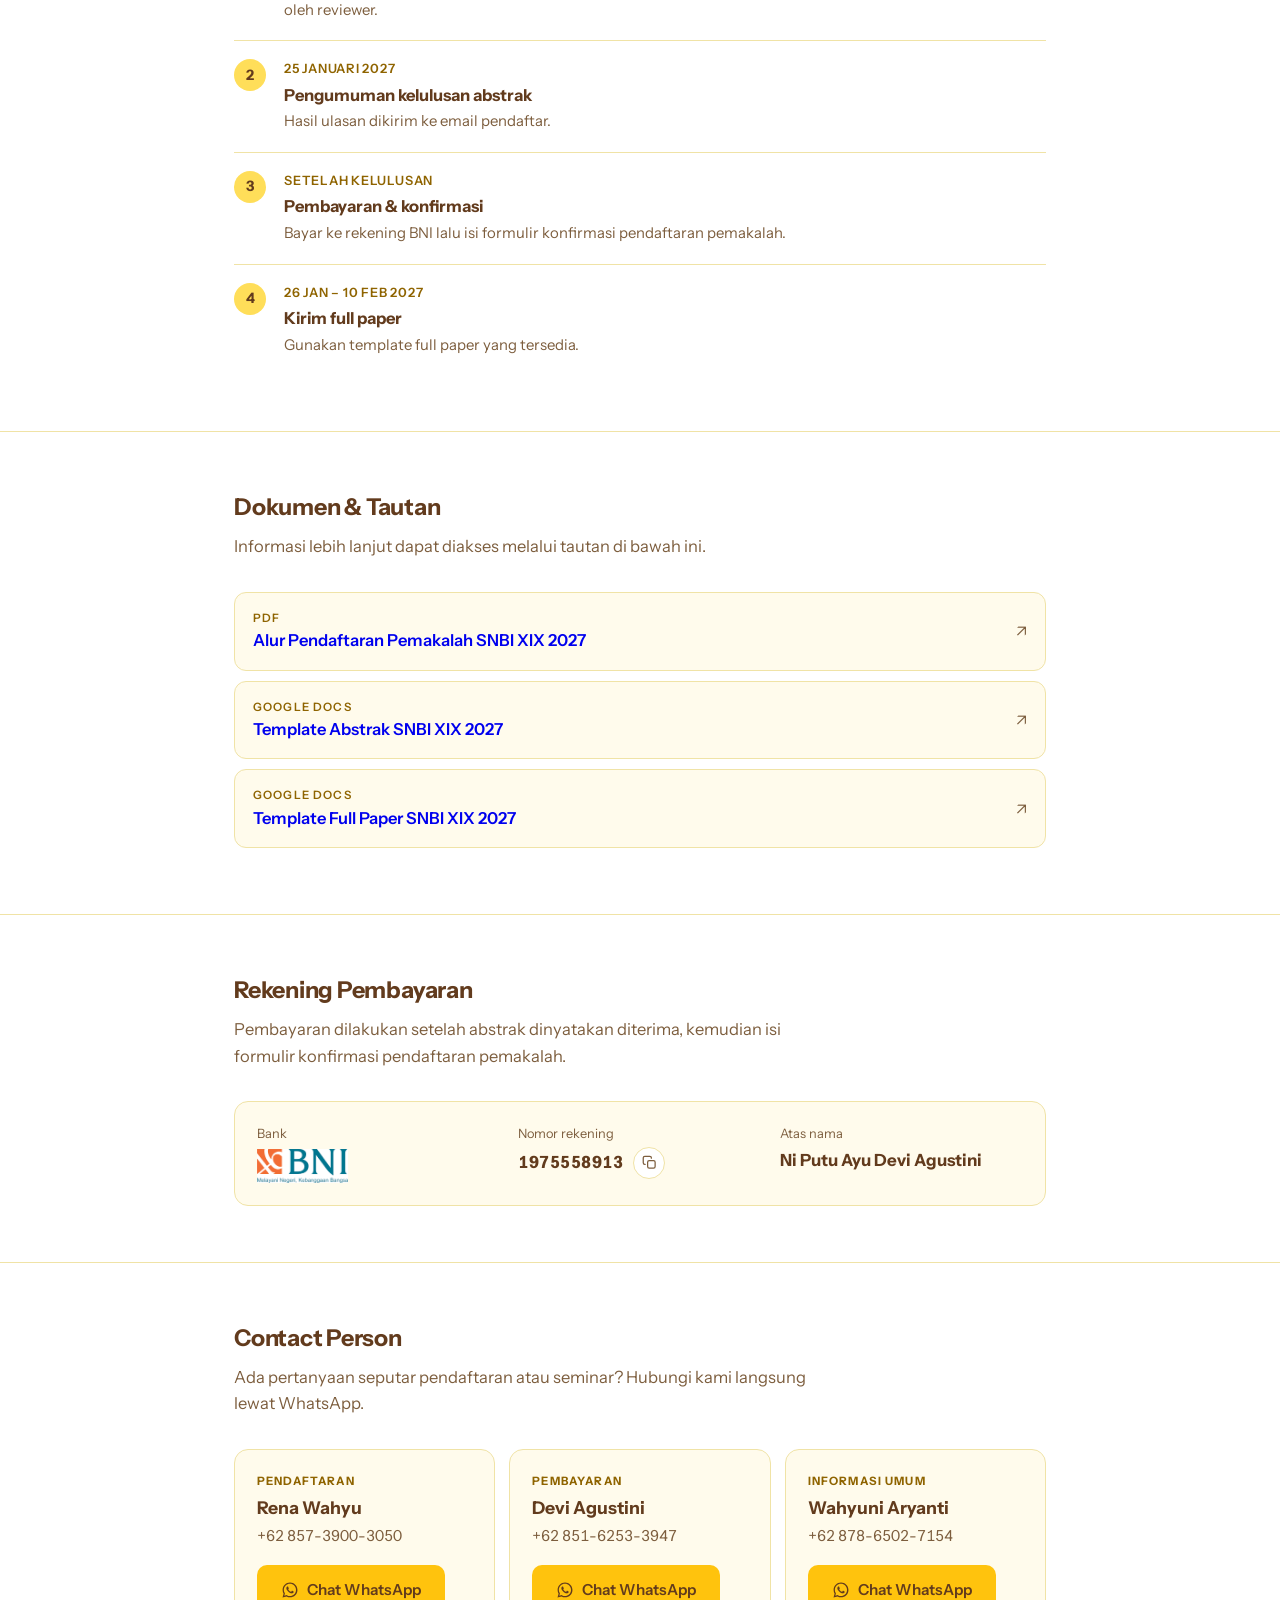
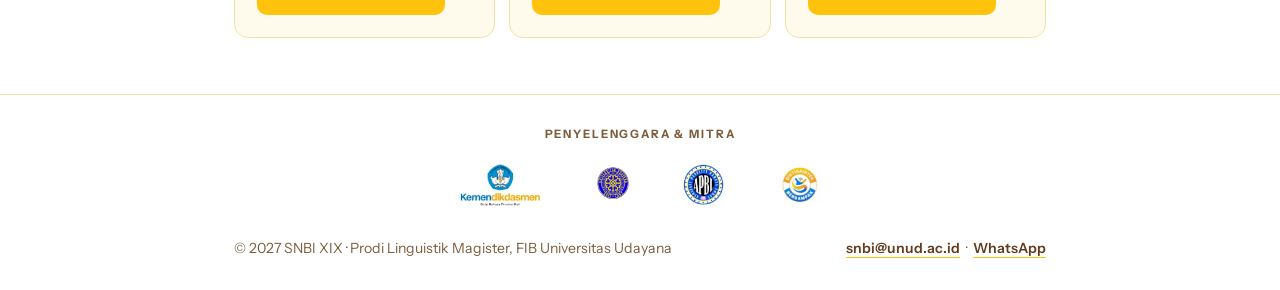
==== commit 6de38570: "pemakalah: perbarui tautan alur, template abstrak, dan full paper Alur kini berupa PDF di Google Dri" ====
--- a/pemakalah.html
+++ b/pemakalah.html
@@ -154,7 +154,7 @@
         <ul class="doc-list">
           <li>
             <a data-link="alurPemakalah">
-              <span><span class="tag">Google Docs</span><strong>Alur Pendaftaran Pemakalah SNBI XIX 2027</strong></span>
+              <span><span class="tag">PDF</span><strong>Alur Pendaftaran Pemakalah SNBI XIX 2027</strong></span>
               <span class="arrow">↗</span>
             </a>
           </li>
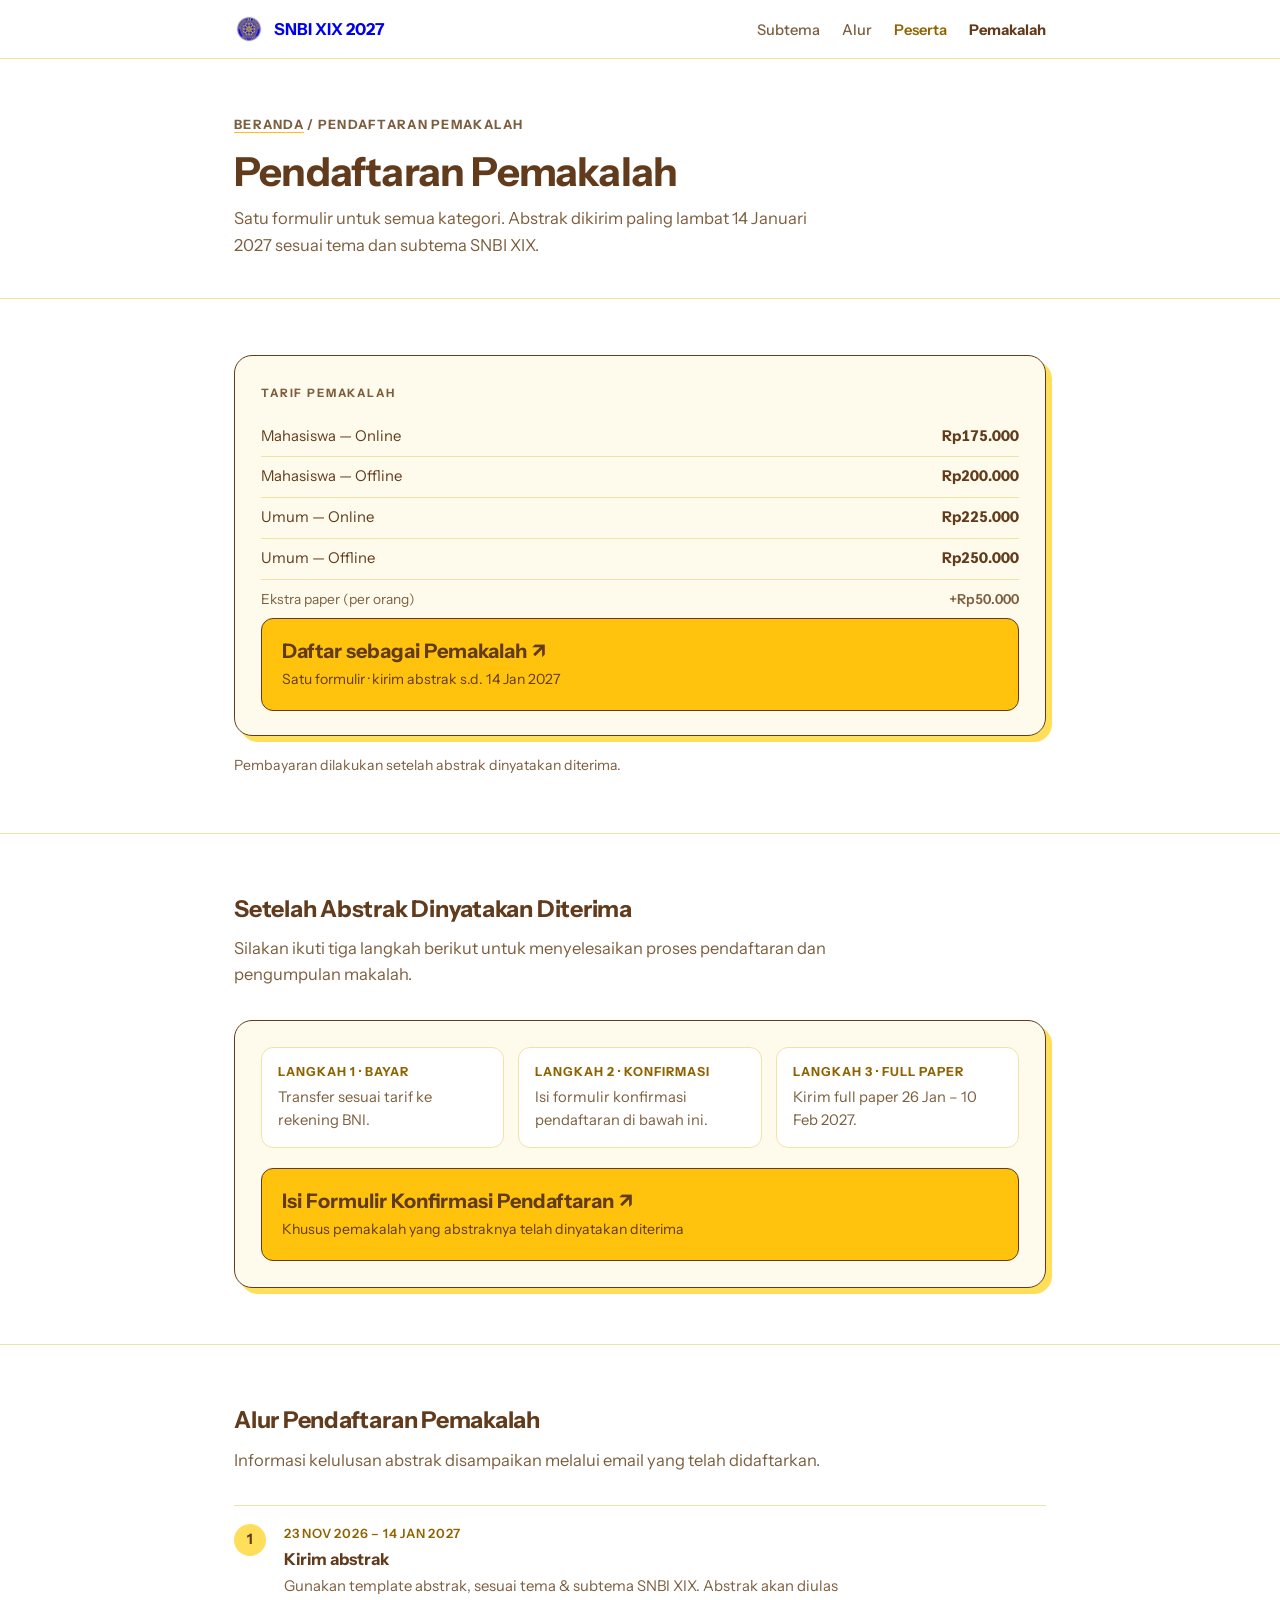
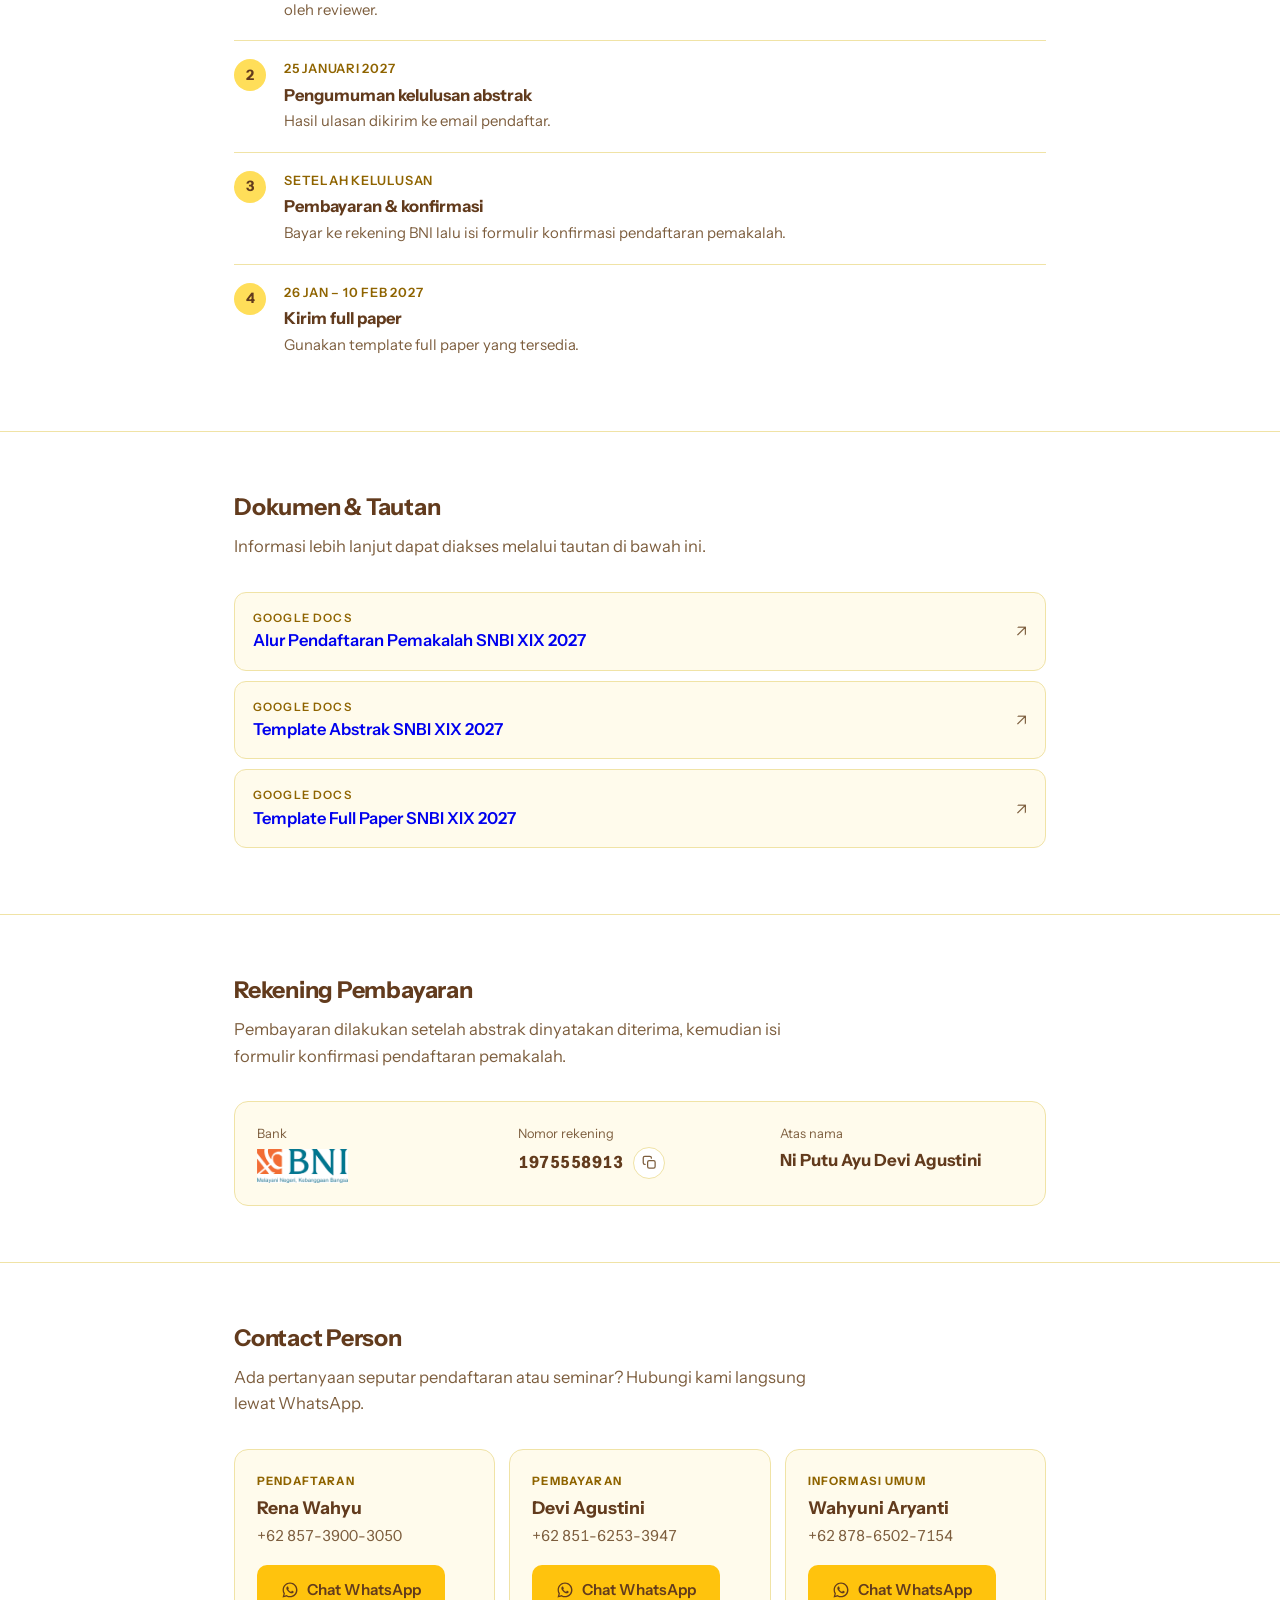
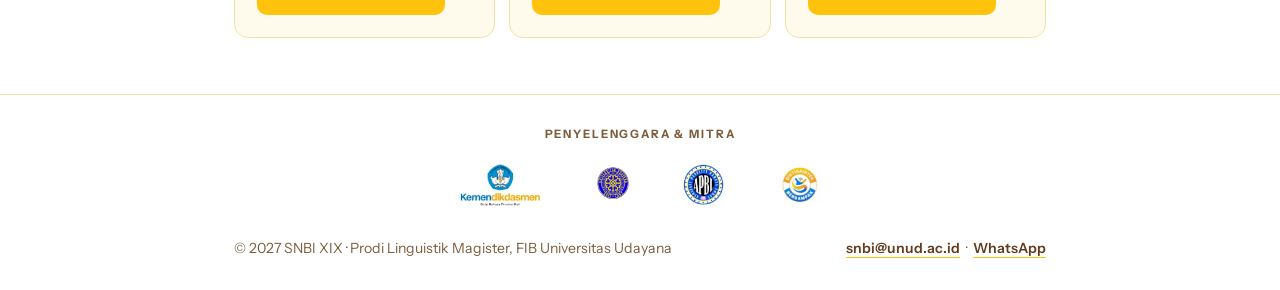
==== commit e441aa58: "pemakalah: ganti tautan alur ke Google Docs terbaru dari Rena Co-Authored-By: Claude Code <noreply@a" ====
--- a/pemakalah.html
+++ b/pemakalah.html
@@ -154,7 +154,7 @@
         <ul class="doc-list">
           <li>
             <a data-link="alurPemakalah">
-              <span><span class="tag">PDF</span><strong>Alur Pendaftaran Pemakalah SNBI XIX 2027</strong></span>
+              <span><span class="tag">Google Docs</span><strong>Alur Pendaftaran Pemakalah SNBI XIX 2027</strong></span>
               <span class="arrow">↗</span>
             </a>
           </li>
